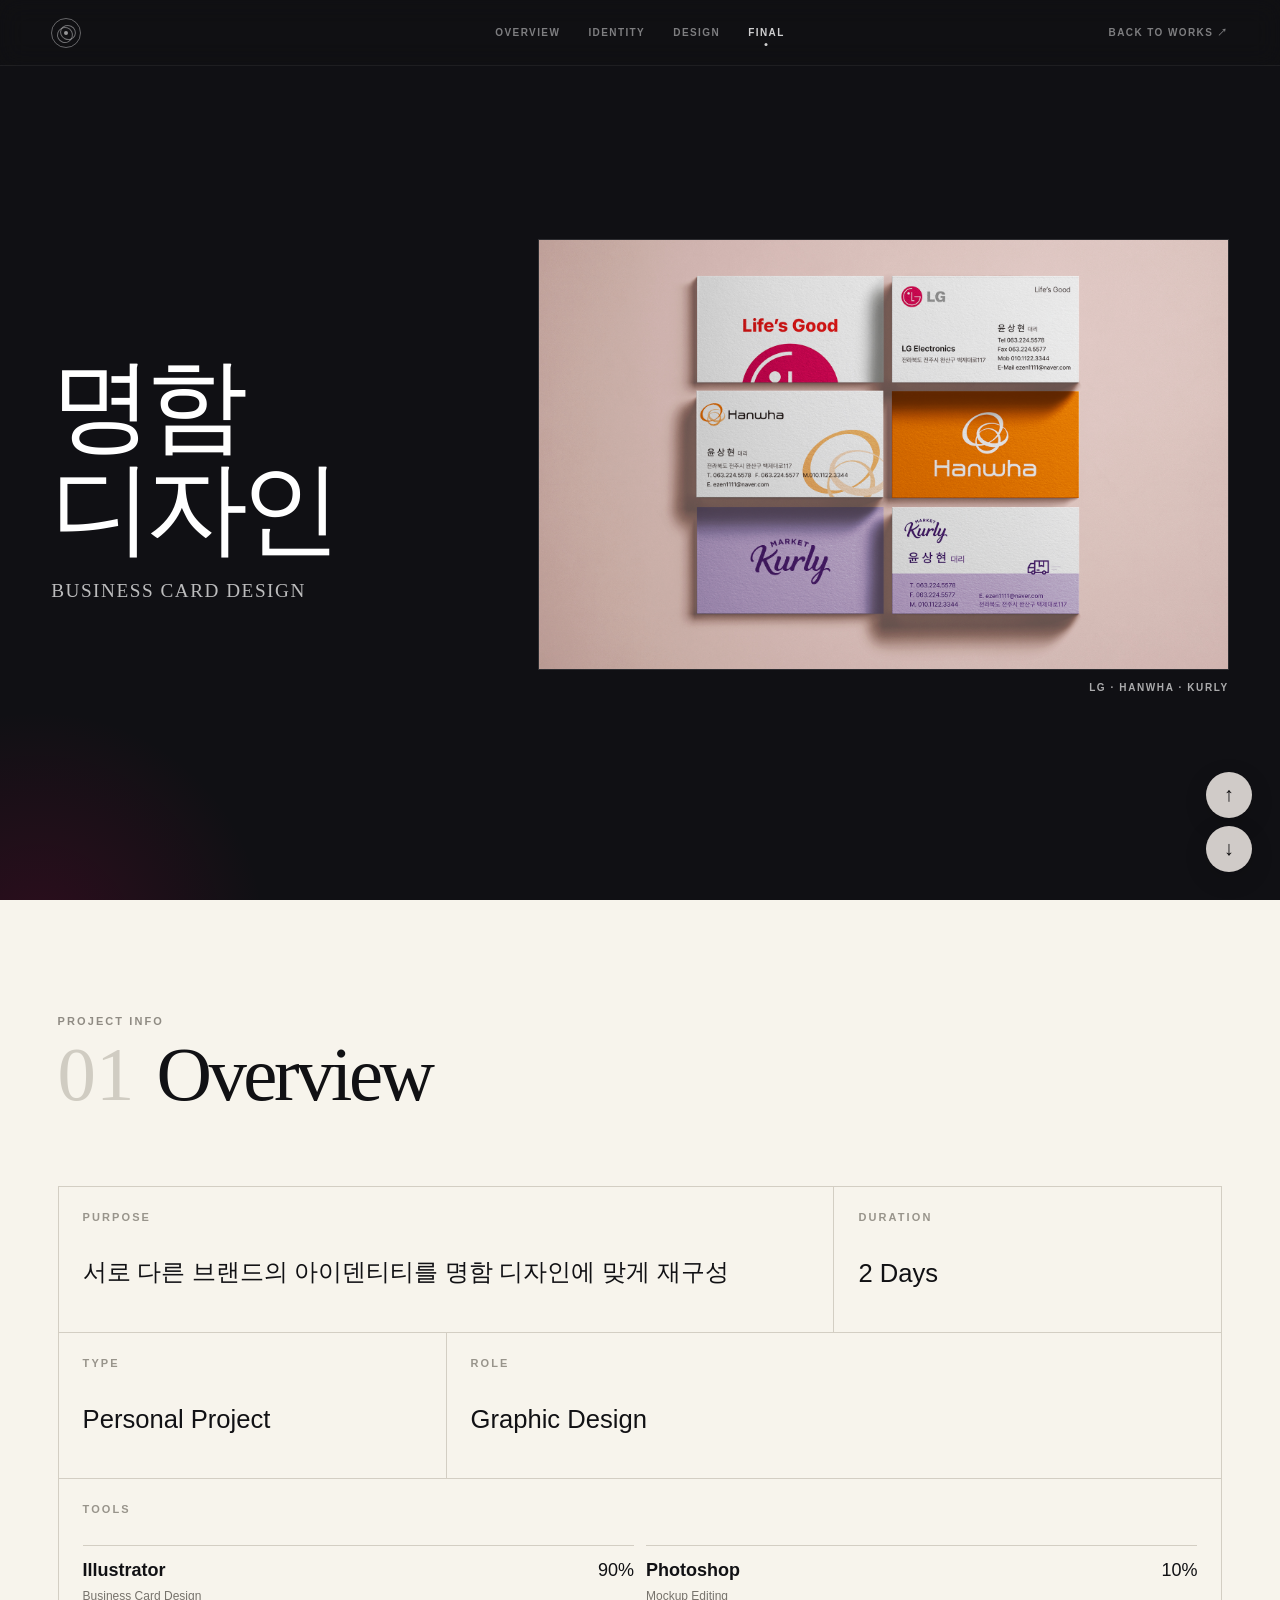
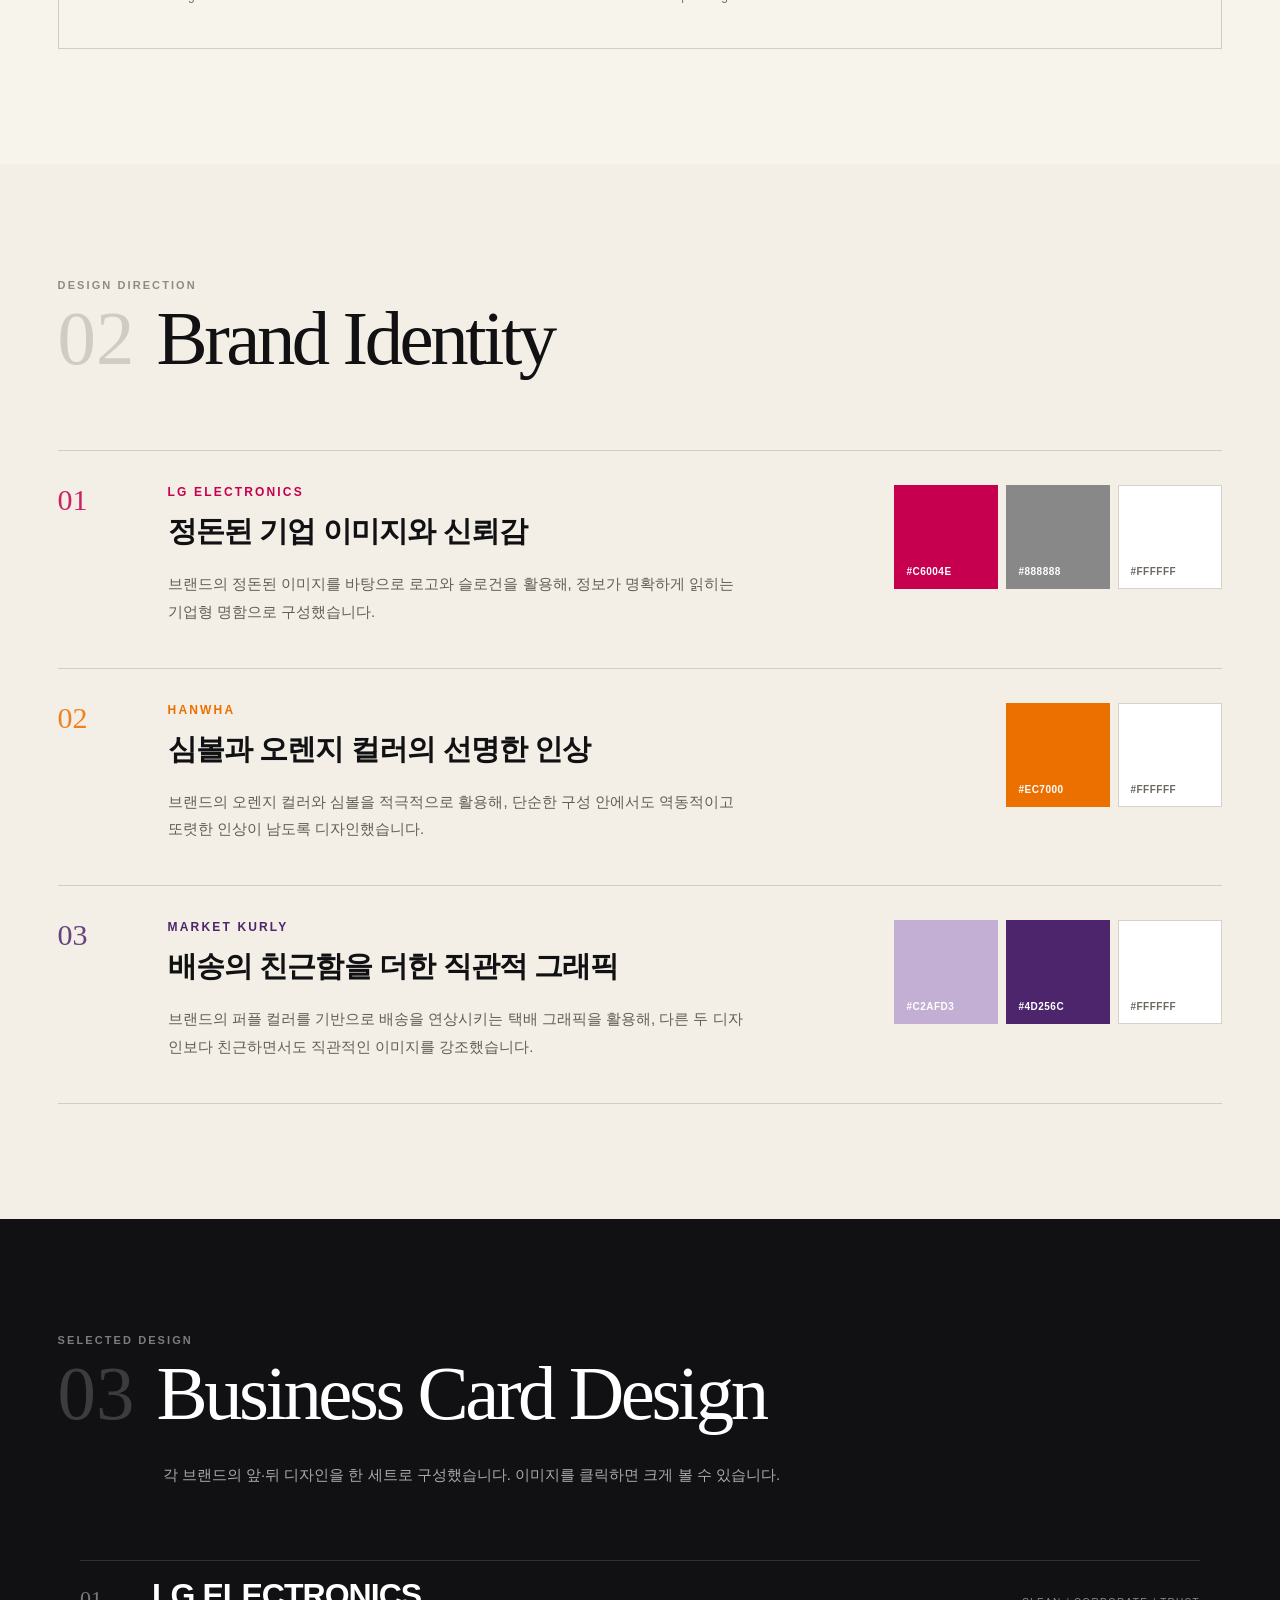
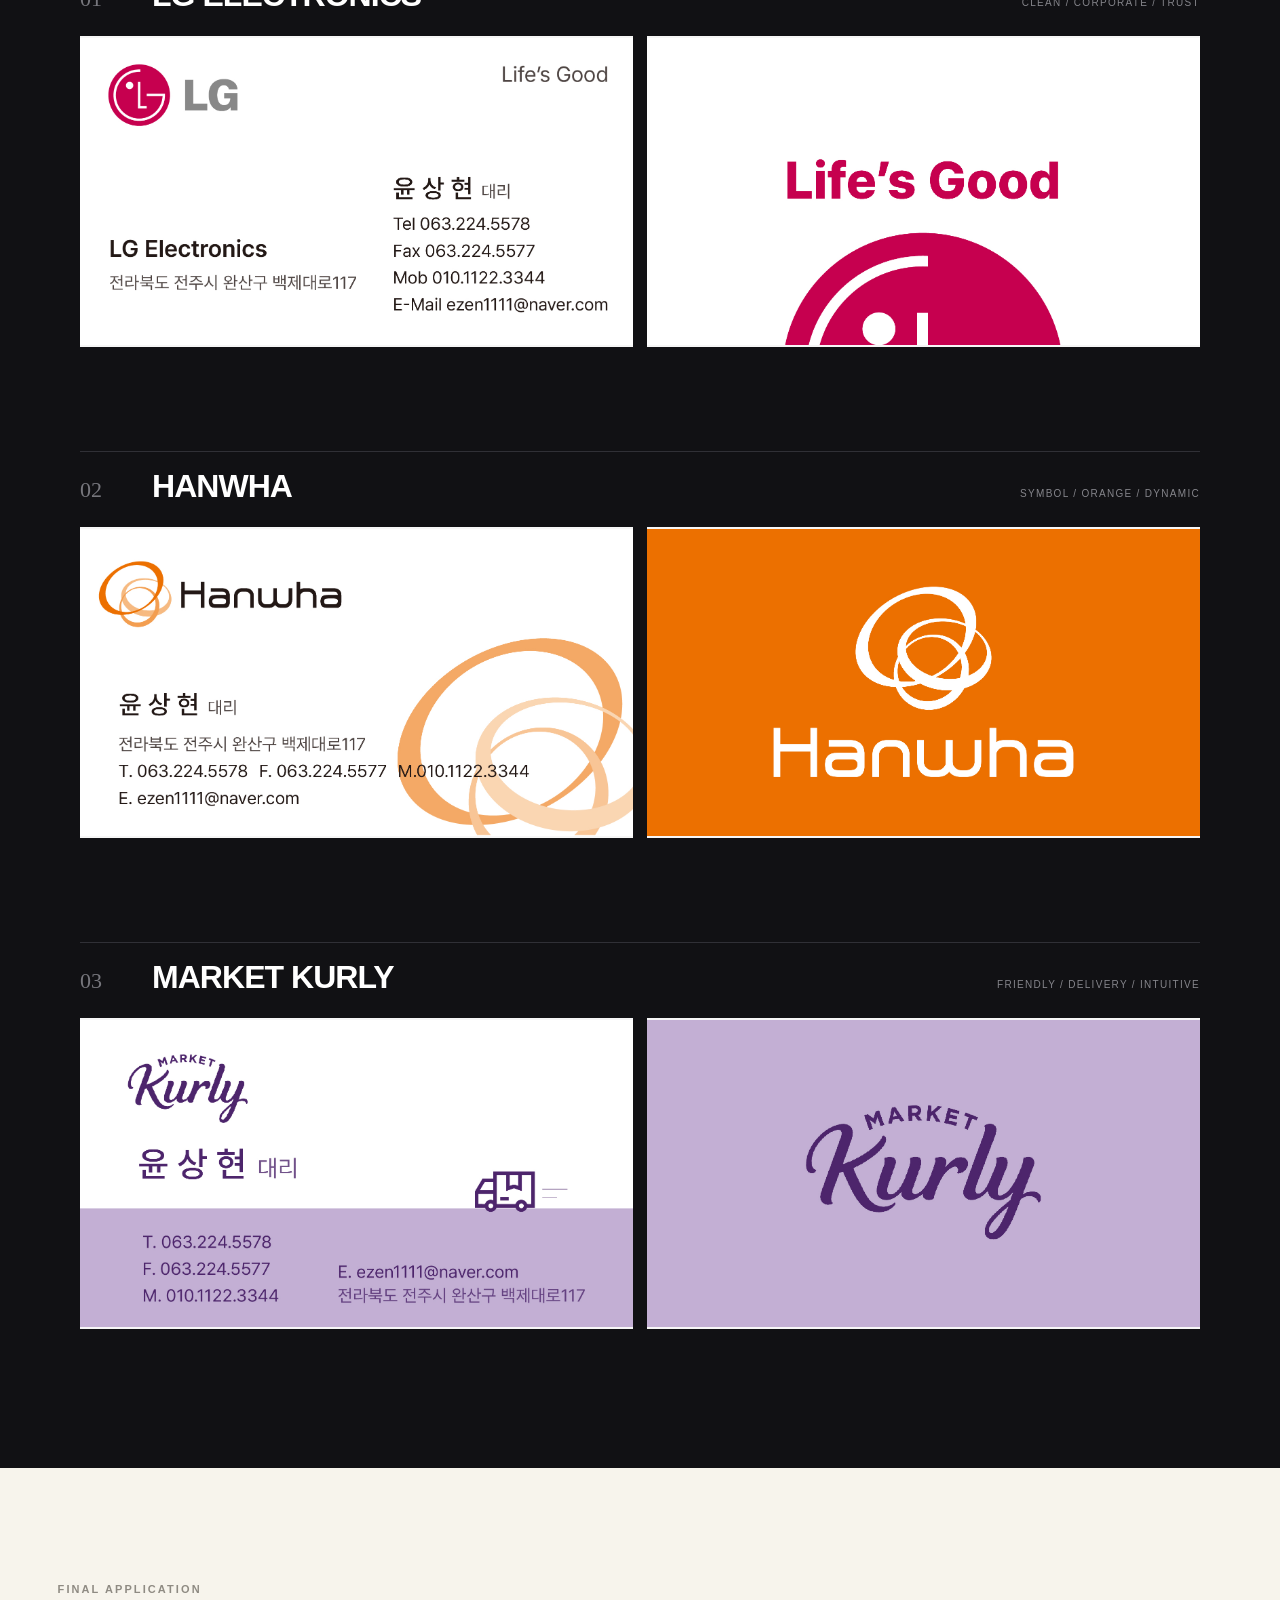
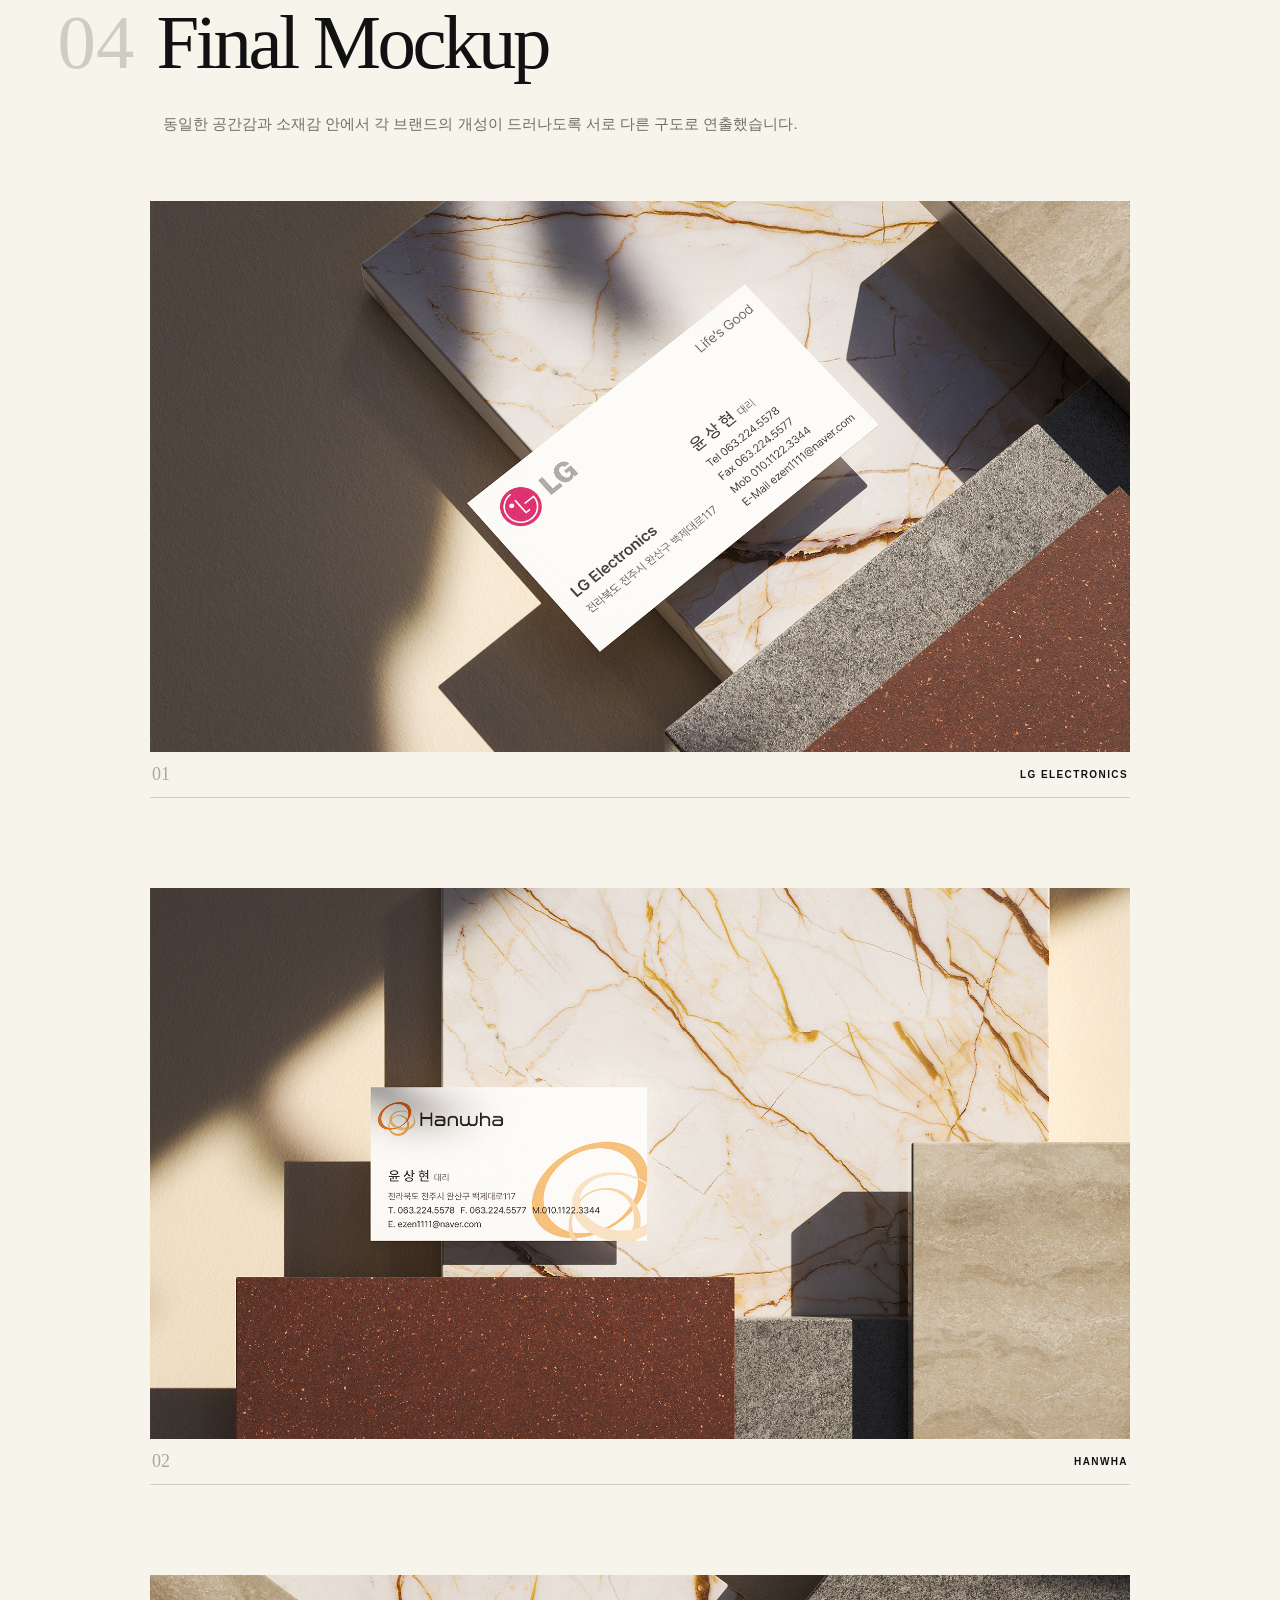
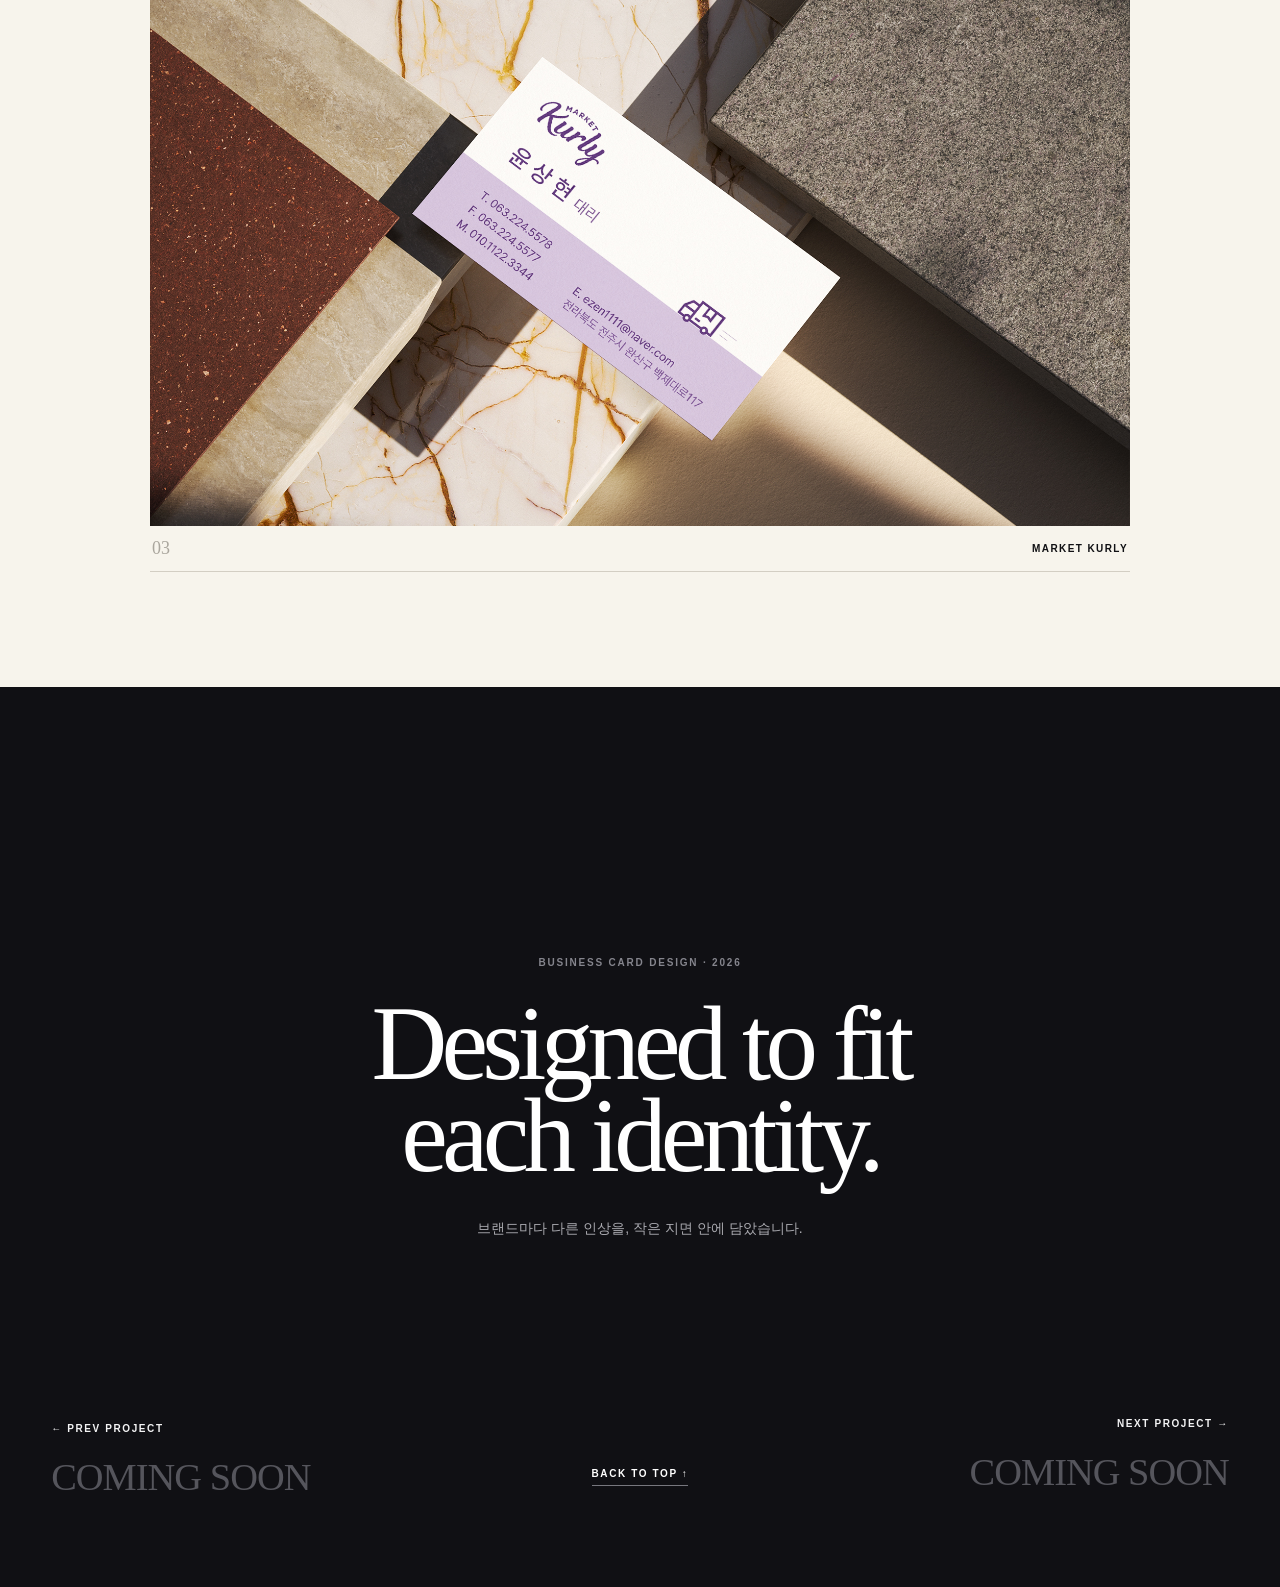
==== business-card/index.html @ feb0f601 "Add files via upload" ====
<!DOCTYPE html>
<html lang="ko">
<head>
  <meta charset="UTF-8" />
  <meta name="viewport" content="width=device-width, initial-scale=1.0" />
  <meta name="description" content="LG, Hanwha, Kurly의 브랜드 아이덴티티를 명함 디자인으로 재구성한 그래픽 디자인 프로젝트입니다." />
  <title>Business Card Design | Portfolio</title>
  <link rel="stylesheet" href="business-card.css" />
</head>
<body>
  <div id="top" aria-hidden="true"></div>

  <header class="hero" aria-labelledby="project-title">
    <nav class="project-nav" aria-label="프로젝트 메뉴">
      <a class="project-nav__mark" href="#top" aria-label="프로젝트 맨 위로 이동">
        <span></span>
      </a>
      <div class="project-nav__links">
        <a href="#overview">OVERVIEW</a>
        <a href="#identity">IDENTITY</a>
        <a href="#design">DESIGN</a>
        <a href="#mockup">FINAL</a>
      </div>
      <a
        class="project-nav__works"
        href="../../main/index.html"
        onclick="sessionStorage.setItem('portfolioTarget', 'works')"
        aria-label="포트폴리오 Works로 돌아가기"
      >
        BACK TO WORKS ↗
      </a>
    </nav>

    <div class="hero__copy reveal">
      <h1 id="project-title">명함<br />디자인</h1>
      <p class="hero__en">BUSINESS CARD DESIGN</p>
    </div>

    <figure class="hero__visual reveal reveal--delay">
      <img src="assets/cover-business-cards.jpg" alt="LG, Hanwha, Kurly 명함 3종의 앞면과 뒷면을 함께 배치한 목업" />
      <figcaption>
        <span></span>
        <span>LG · HANWHA · KURLY</span>
      </figcaption>
    </figure>
  </header>

  <main>
    <section class="section section--ivory" id="overview" aria-labelledby="overview-title">
      <div class="section__head reveal">
        <p class="section__kicker">PROJECT INFO</p>
        <div class="section__title-row">
          <span class="section__number">01</span>
          <h2 id="overview-title">Overview</h2>
        </div>
      </div>

      <div class="overview-grid reveal">
        <article class="overview-cell overview-cell--purpose">
          <p class="cell-label">PURPOSE</p>
          <p class="cell-value cell-value--ko">서로 다른 브랜드의 아이덴티티를 명함 디자인에 맞게 재구성</p>
        </article>
        <article class="overview-cell">
          <p class="cell-label">DURATION</p>
          <p class="cell-value">2 Days</p>
        </article>
        <article class="overview-cell">
          <p class="cell-label">TYPE</p>
          <p class="cell-value">Personal Project</p>
        </article>
        <article class="overview-cell overview-cell--role">
          <p class="cell-label">ROLE</p>
          <p class="cell-value">Graphic Design</p>
        </article>
        <article class="overview-cell overview-cell--tools">
          <p class="cell-label">TOOLS</p>
          <div class="tools">
            <div class="tool">
              <div class="tool__top"><strong>Illustrator</strong><span>90%</span></div>
              <p>Business Card Design</p>
            </div>
            <div class="tool">
              <div class="tool__top"><strong>Photoshop</strong><span>10%</span></div>
              <p>Mockup Editing</p>
            </div>
          </div>
        </article>
      </div>
    </section>

    <section class="section section--paper" id="identity" aria-labelledby="identity-title">
      <div class="section__head reveal">
        <p class="section__kicker">DESIGN DIRECTION</p>
        <div class="section__title-row">
          <span class="section__number">02</span>
          <h2 id="identity-title">Brand Identity</h2>
        </div>
      </div>

      <div class="identity-list">
        <article class="identity identity--lg reveal">
          <div class="identity__index">01</div>
          <div class="identity__body">
            <p class="identity__brand">LG ELECTRONICS</p>
            <h3>정돈된 기업 이미지와 신뢰감</h3>
            <p>브랜드의 정돈된 이미지를 바탕으로 로고와 슬로건을 활용해, 정보가 명확하게 읽히는 기업형 명함으로 구성했습니다.</p>
          </div>
          <div class="swatches" aria-label="LG 사용 색상">
            <span style="--swatch:#c6004e"><b>#C6004E</b></span>
            <span style="--swatch:#888888"><b>#888888</b></span>
            <span class="swatch-light" style="--swatch:#ffffff"><b>#FFFFFF</b></span>
          </div>
        </article>

        <article class="identity identity--hanwha reveal">
          <div class="identity__index">02</div>
          <div class="identity__body">
            <p class="identity__brand">HANWHA</p>
            <h3>심볼과 오렌지 컬러의 선명한 인상</h3>
            <p>브랜드의 오렌지 컬러와 심볼을 적극적으로 활용해, 단순한 구성 안에서도 역동적이고 또렷한 인상이 남도록 디자인했습니다.</p>
          </div>
          <div class="swatches" aria-label="Hanwha 사용 색상">
            <span style="--swatch:#ec7000"><b>#EC7000</b></span>
            <span class="swatch-light" style="--swatch:#ffffff"><b>#FFFFFF</b></span>
          </div>
        </article>

        <article class="identity identity--kurly reveal">
          <div class="identity__index">03</div>
          <div class="identity__body">
            <p class="identity__brand">MARKET KURLY</p>
            <h3>배송의 친근함을 더한 직관적 그래픽</h3>
            <p>브랜드의 퍼플 컬러를 기반으로 배송을 연상시키는 택배 그래픽을 활용해, 다른 두 디자인보다 친근하면서도 직관적인 이미지를 강조했습니다.</p>
          </div>
          <div class="swatches" aria-label="Market Kurly 사용 색상">
            <span style="--swatch:#c2afd3"><b>#C2AFD3</b></span>
            <span style="--swatch:#4d256c"><b>#4D256C</b></span>
            <span class="swatch-light" style="--swatch:#ffffff"><b>#FFFFFF</b></span>
          </div>
        </article>
      </div>
    </section>

    <section class="section section--design" id="design" aria-labelledby="design-title">
      <div class="section__head section__head--light reveal">
        <p class="section__kicker">SELECTED DESIGN</p>
        <div class="section__title-row">
          <span class="section__number">03</span>
          <h2 id="design-title">Business Card Design</h2>
        </div>
        <p class="section__intro">각 브랜드의 앞·뒤 디자인을 한 세트로 구성했습니다. 이미지를 클릭하면 크게 볼 수 있습니다.</p>
      </div>

      <div class="design-groups">
        <article class="design-group reveal">
          <div class="design-group__head">
            <span>01</span>
            <h3>LG ELECTRONICS</h3>
            <p>Clean / Corporate / Trust</p>
          </div>
          <div class="card-pair">
            <button class="card-shot" type="button" data-lightbox="assets/lg-front.jpg" data-caption="LG ELECTRONICS · FRONT">
              <img src="assets/lg-front.jpg" alt="LG 명함 앞면 디자인" />
              <span>FRONT ↗</span>
            </button>
            <button class="card-shot" type="button" data-lightbox="assets/lg-back.jpg" data-caption="LG ELECTRONICS · BACK">
              <img src="assets/lg-back.jpg" alt="LG 명함 뒷면 디자인" />
              <span>BACK ↗</span>
            </button>
          </div>
        </article>

        <article class="design-group reveal">
          <div class="design-group__head">
            <span>02</span>
            <h3>HANWHA</h3>
            <p>Symbol / Orange / Dynamic</p>
          </div>
          <div class="card-pair">
            <button class="card-shot" type="button" data-lightbox="assets/hanwha-front.jpg" data-caption="HANWHA · FRONT">
              <img src="assets/hanwha-front.jpg" alt="Hanwha 명함 앞면 디자인" />
              <span>FRONT ↗</span>
            </button>
            <button class="card-shot" type="button" data-lightbox="assets/hanwha-back.jpg" data-caption="HANWHA · BACK">
              <img src="assets/hanwha-back.jpg" alt="Hanwha 명함 뒷면 디자인" />
              <span>BACK ↗</span>
            </button>
          </div>
        </article>

        <article class="design-group reveal">
          <div class="design-group__head">
            <span>03</span>
            <h3>MARKET KURLY</h3>
            <p>Friendly / Delivery / Intuitive</p>
          </div>
          <div class="card-pair">
            <button class="card-shot" type="button" data-lightbox="assets/kurly-front.jpg" data-caption="MARKET KURLY · FRONT">
              <img src="assets/kurly-front.jpg" alt="Market Kurly 명함 앞면 디자인" />
              <span>FRONT ↗</span>
            </button>
            <button class="card-shot" type="button" data-lightbox="assets/kurly-back.jpg" data-caption="MARKET KURLY · BACK">
              <img src="assets/kurly-back.jpg" alt="Market Kurly 명함 뒷면 디자인" />
              <span>BACK ↗</span>
            </button>
          </div>
        </article>
      </div>
    </section>

    <section class="section section--mockup" id="mockup" aria-labelledby="mockup-title">
      <div class="section__head reveal">
        <p class="section__kicker">FINAL APPLICATION</p>
        <div class="section__title-row">
          <span class="section__number">04</span>
          <h2 id="mockup-title">Final Mockup</h2>
        </div>
        <p class="section__intro section__intro--dark">동일한 공간감과 소재감 안에서 각 브랜드의 개성이 드러나도록 서로 다른 구도로 연출했습니다.</p>
      </div>

      <div class="mockup-stack">
        <figure class="mockup-shot reveal">
          <img src="./assets/mockup-lg.jpg" alt="대리석과 스톤 소재 위에 놓인 LG 명함 목업" />
          <figcaption><span>01</span><strong>LG ELECTRONICS</strong></figcaption>
        </figure>

        <figure class="mockup-shot reveal">
          <img src="assets/mockup-hanwha.jpg" alt="대리석과 스톤 소재 사이에 놓인 Hanwha 명함 목업" />
          <figcaption><span>02</span><strong>HANWHA</strong></figcaption>
        </figure>

        <figure class="mockup-shot reveal">
          <img src="assets/mockup-kurly.jpg" alt="대리석과 스톤 소재 사이에 놓인 Market Kurly 명함 목업" />
          <figcaption><span>03</span><strong>MARKET KURLY</strong></figcaption>
        </figure>
      </div>
    </section>

    <footer class="closing" id="page-end" aria-labelledby="closing-title">
      <div class="closing__inner">
        <div class="closing__center reveal">
          <p class="closing__kicker">BUSINESS CARD DESIGN · 2026</p>
          <h2 id="closing-title">Designed to fit<br />each identity.</h2>
          <p class="closing__sub">브랜드마다 다른 인상을, 작은 지면 안에 담았습니다.</p>
        </div>

        <nav class="closing__projects" aria-label="다른 프로젝트로 이동">
          <div class="closing__project closing__project--prev" aria-disabled="true">
            <span>← PREV PROJECT</span>
            <strong>COMING SOON</strong>
          </div>

          <a class="closing__top" href="#top">
            BACK TO TOP ↑
          </a>

          <div class="closing__project closing__project--next" aria-disabled="true">
            <span>NEXT PROJECT →</span>
            <strong>COMING SOON</strong>
          </div>
        </nav>
      </div>
    </footer>
  </main>

  <div class="scroll-nav" id="scrollNav" aria-label="페이지 빠른 이동">
    <button
      class="scroll-nav-btn is-hidden"
      id="scrollUpBtn"
      type="button"
      aria-label="페이지 맨 위로 이동"
    >
      <span aria-hidden="true">↑</span>
    </button>

    <button
      class="scroll-nav-btn"
      id="scrollDownBtn"
      type="button"
      aria-label="페이지 마지막 내비게이션으로 이동"
    >
      <span aria-hidden="true">↓</span>
    </button>
  </div>

  <dialog class="lightbox" id="lightbox" aria-label="명함 이미지 확대 보기">
    <button class="lightbox__close" type="button" aria-label="확대 보기 닫기">×</button>
    <button class="lightbox__nav lightbox__nav--prev" type="button" aria-label="이전 이미지">←</button>
    <figure>
      <img id="lightbox-image" src="" alt="" />
      <figcaption id="lightbox-caption"></figcaption>
    </figure>
    <button class="lightbox__nav lightbox__nav--next" type="button" aria-label="다음 이미지">→</button>
  </dialog>

  <script src="business-card.js"></script>
</body>
</html>
---- business-card/business-card.css ----
:root {
  --ink: #111114;
  --soft-ink: #5f5d5a;
  --paper: #f7f4ec;
  --paper-2: #f0ece3;
  --line: #d3cec3;
  --dark: #111114;
  --white: #ffffff;
  --lg: #c6004e;
  --hanwha: #ec7000;
  --kurly: #4d256c;
  --max: 1360px;
  --media-max: 1120px;
  --mockup-max: 980px;
}

* { box-sizing: border-box; }
html { scroll-behavior: smooth; }
body {
  margin: 0;
  background: var(--paper);
  color: var(--ink);
  font-family: Pretendard, "Noto Sans KR", "Apple SD Gothic Neo", Arial, sans-serif;
  -webkit-font-smoothing: antialiased;
}
button, a { font: inherit; }
img { display: block; max-width: 100%; }
a { color: inherit; text-decoration: none; }

.hero {
  min-height: 100svh;
  position: relative;
  display: grid;
  grid-template-columns: minmax(330px, .76fr) minmax(560px, 1.24fr);
  gap: clamp(36px, 5vw, 86px);
  align-items: center;
  padding: 118px clamp(28px, 4vw, 76px) 86px;
  background: #101014;
  color: #fff;
  overflow: hidden;
}
.hero::before {
  content: "";
  position: absolute;
  width: 38vw;
  height: 38vw;
  left: -16vw;
  bottom: -22vw;
  border-radius: 50%;
  background: radial-gradient(circle, rgba(198,0,78,.16), transparent 66%);
  pointer-events: none;
}
.project-nav {
  position: fixed;
  z-index: 80;

  top: 0;
  left: 0;

  width: 100%;
  min-height: 66px;

  transform: none;
  opacity: .8;

  display: grid;
  grid-template-columns: 1fr auto 1fr;
  align-items: center;

  padding: 0 clamp(28px, 4vw, 76px);

  /* 둥근 박스 느낌 제거 */
  border: 0;
  border-bottom: 1px solid rgba(255,255,255,.08);
  border-radius: 0;

  background: rgba(16,16,20,.94);

  color: rgba(255,255,255,.58);
  font-size: 10px;
  font-weight: 800;
  letter-spacing: .14em;

  backdrop-filter: blur(12px);
  -webkit-backdrop-filter: blur(12px);

  transition:
    opacity .4s ease,
    background .3s ease,
    color .3s ease;
}

.project-nav.is-scrolled {
  background: rgba(16,16,20,.92);

  /* 기존 그림자 제거 */
  box-shadow: none;
}

/* 스크롤 중에는 위치는 그대로, 투명도만 낮춤 */
.project-nav.is-scrolling {
  transform: none;
  pointer-events: none;
}

.project-nav__mark {
  width: 30px;
  height: 30px;
  border: 1px solid rgba(255,255,255,.45);
  border-radius: 50%;
  position: relative;
  transition: .25s ease;
}
.project-nav__mark::before,
.project-nav__mark::after,
.project-nav__mark span {
  content: "";
  position: absolute;
  border-radius: 50%;
  border: 1px solid rgba(255,255,255,.5);
}
.project-nav__mark::before { inset: 6px 4px 7px 8px; transform: rotate(26deg); }
.project-nav__mark::after { inset: 8px 7px 4px 5px; transform: rotate(-28deg); }
.project-nav__mark span { width: 4px; height: 4px; border: 0; background: rgba(255,255,255,.7); left: 12px; top: 12px; }
.project-nav__mark:hover { border-color: #fff; transform: rotate(12deg); }
.project-nav__links { display: flex; align-items: center; gap: clamp(22px, 2.2vw, 38px); }
.project-nav__links a,
.project-nav__works { transition: color .2s ease; }
.project-nav__links a:hover,
.project-nav__works:hover { color: #fff; }
.project-nav__links a.is-active {
  color: #fff;
  position: relative;
}
.project-nav__links a.is-active::after {
  content: "";
  position: absolute;
  left: 50%;
  bottom: -8px;
  width: 3px;
  height: 3px;
  border-radius: 50%;
  background: #fff;
  transform: translateX(-50%);
}
.project-nav__works { justify-self: end; }

.eyebrow, .section__kicker, .cell-label {
  margin: 0;
  font-size: 11px;
  font-weight: 800;
  letter-spacing: .19em;
}
.hero__copy h1 {
  margin: 26px 0 20px;
  font-size: clamp(76px, 8vw, 130px);
  line-height: 1;
  letter-spacing: -.075em;
  font-weight: 300;
}
.hero__en {
  margin: 0;
  font: 500 clamp(16px, 1.5vw, 24px)/1.3 Georgia, "Times New Roman", serif;
  letter-spacing: .08em;
  opacity: .72;
}
.hero__visual {
  margin: 0 0 0 auto;
  width: min(100%, 980px);
}
.hero__visual img {
  width: 100%;
  aspect-ratio: 16 / 10;
  object-fit: cover;
  border: 1px solid rgba(255,255,255,.12);
}
.hero__visual figcaption {
  display: flex;
  justify-content: space-between;
  gap: 20px;
  padding-top: 12px;
  font-size: 10px;
  font-weight: 800;
  letter-spacing: .16em;
  color: rgba(255,255,255,.65);
}
.hero__scroll {
  position: absolute;
  right: clamp(28px, 4vw, 76px);
  bottom: 30px;
  font-size: 10px;
  letter-spacing: .17em;
  color: rgba(255,255,255,.68);
}

.section { padding: clamp(84px, 9vw, 156px) clamp(28px, 4.5vw, 86px); }
.section--ivory, .section--paper, .section--mockup { background: var(--paper); }
.section--paper { background: #f3efe6; }
.section--design { background: var(--dark); color: #fff; }
.section__head, .overview-grid, .identity-list {
  width: min(var(--max), 100%);
  margin-inline: auto;
}
.design-groups {
  width: min(var(--media-max), 100%);
  margin-inline: auto;
}
.mockup-stack {
  width: min(var(--mockup-max), 100%);
  margin-inline: auto;
}
.section__kicker { color: #8f8b83; }
.section__title-row { display: flex; align-items: baseline; gap: 22px; margin-top: 10px; }
.section__number {
  color: #d0ccc2;
  font: 400 clamp(54px, 6vw, 92px)/1 Georgia, "Times New Roman", serif;
}
.section__title-row h2 {
  margin: 0;
  font: 400 clamp(48px, 6vw, 94px)/.95 Georgia, "Times New Roman", serif;
  letter-spacing: -.045em;
}
.section__head--light .section__kicker { color: #7d7c82; }
.section__head--light .section__number { color: #3b3b40; }
.section__intro {
  max-width: 700px;
  margin: 28px 0 0 105px;
  color: #aaa9ae;
  font-size: 15px;
  line-height: 1.8;
}
.section__intro--dark { color: #716e68; }

.overview-grid {
  margin-top: 72px;
  display: grid;
  grid-template-columns: 1fr 1fr 1fr;
  border-top: 1px solid var(--line);
  border-left: 1px solid var(--line);
}
.overview-cell {
  min-height: 146px;
  padding: 24px 24px 28px;
  border-right: 1px solid var(--line);
  border-bottom: 1px solid var(--line);
}
.overview-cell--purpose { grid-column: span 2; }
.overview-cell--role { grid-column: span 2; }
.overview-cell--tools { grid-column: 1 / -1; min-height: 170px; }
.cell-label { color: #98948b; }
.cell-value { margin: 32px 0 0; font-size: clamp(20px, 2vw, 28px); line-height: 1.45; }
.cell-value--ko { font-size: clamp(20px, 1.85vw, 27px); }
.tools { display: grid; grid-template-columns: repeat(2, 1fr); gap: 12px; margin-top: 30px; }
.tool { border-top: 1px solid var(--line); padding-top: 14px; }
.tool__top { display:flex; justify-content:space-between; gap:20px; font-size:18px; }
.tool p { margin: 8px 0 0; color: #77736c; font-size: 12px; }

.identity-list { margin-top: 72px; }
.identity {
  position: relative;
  display: grid;
  grid-template-columns: 80px minmax(0, 1fr) minmax(320px, .78fr);
  gap: 30px;
  align-items: start;
  padding: 34px 0 42px;
  border-top: 1px solid var(--line);
}
.identity:last-child { border-bottom: 1px solid var(--line); }
.identity::before {
  content:"";
  position:absolute;
  left:0;
  top:-1px;
  width:0;
  height:2px;
  background: currentColor;
  transition: width .5s ease;
}
.identity:hover::before { width:100%; }
.identity--lg { color: var(--lg); }
.identity--hanwha { color: var(--hanwha); }
.identity--kurly { color: var(--kurly); }
.identity__index { font: 400 30px/1 Georgia, serif; opacity: .85; }
.identity__brand { margin:0 0 13px; font-size:12px; font-weight:800; letter-spacing:.18em; }
.identity__body h3 { margin:0; color:var(--ink); font-size:clamp(24px,2.3vw,36px); letter-spacing:-.03em; }
.identity__body > p:last-child { max-width:680px; margin:18px 0 0; color:#615e58; line-height:1.85; font-size:15px; }
.swatches { display:flex; justify-content:flex-end; gap:8px; flex-wrap:wrap; }
.swatches span {
  width: 104px;
  height: 104px;
  padding: 11px;
  display:flex;
  align-items:flex-end;
  background: var(--swatch);
  color:#fff;
  border:1px solid transparent;
}
.swatches b { font-size:10px; letter-spacing:.05em; }
.swatches .swatch-light { color:#6d6962; border-color:#d7d2c7; }

.design-groups { margin-top: 72px; }
.design-group { padding: 0 0 104px; }
.design-group:last-child { padding-bottom: 24px; }
.design-group__head {
  display:grid;
  grid-template-columns:54px 1fr auto;
  gap:18px;
  align-items:baseline;
  margin-bottom:22px;
  border-top:1px solid #303036;
  padding-top:16px;
}
.design-group__head > span { color:#77777d; font:400 22px/1 Georgia,serif; }
.design-group__head h3 { margin:0; font-size:clamp(24px,2.5vw,40px); letter-spacing:-.03em; }
.design-group__head p { margin:0; color:#85858b; font-size:10px; letter-spacing:.13em; text-transform:uppercase; }
.card-pair { display:grid; grid-template-columns:1fr 1fr; gap:14px; }
.card-shot {
  position:relative;
  border:0;
  padding:0;
  background:#19191d;
  color:#fff;
  overflow:hidden;
  cursor:zoom-in;
  text-align:left;
}
.card-shot img {
  width:100%;
  aspect-ratio: 16 / 9;
  object-fit:contain;
  background:#f6f6f6;
  transition: transform .55s cubic-bezier(.2,.7,.2,1), filter .55s ease;
}
.card-shot span {
  position:absolute;
  left:14px;
  bottom:14px;
  padding:8px 10px;
  background:#111114;
  color:#fff;
  font-size:9px;
  font-weight:800;
  letter-spacing:.14em;
  opacity:0;
  transform:translateY(5px);
  transition:.25s ease;
}
.card-shot:hover img { transform:scale(1.018); filter:brightness(.94); }
.card-shot:hover span, .card-shot:focus-visible span { opacity:1; transform:none; }

.mockup-stack { margin-top: 64px; display:grid; gap: clamp(60px, 7vw, 100px); }
.mockup-shot { margin:0; }
.mockup-shot img { width:100%; aspect-ratio: 16/9; object-fit:cover; }
.mockup-shot figcaption {
  display:flex;
  justify-content:space-between;
  align-items:center;
  gap:20px;
  border-bottom:1px solid var(--line);
  padding:13px 2px 14px;
}
.mockup-shot figcaption span { font:400 18px/1 Georgia,serif; color:#aaa69d; }
.mockup-shot figcaption strong { font-size:10px; letter-spacing:.14em; }

.closing {
  min-height: 100svh;
  background: #101014;
  color: #fff;
  display: flex;
  align-items: stretch;
}
.closing__inner {
  width: 100%;
  min-height: 100svh;
  padding: clamp(92px, 9vw, 150px) clamp(28px, 4vw, 76px) 46px;
  display: grid;
  grid-template-rows: 1fr auto;
  gap: 72px;
}
.closing__center {
  align-self: center;
  justify-self: center;
  width: min(980px, 100%);
  text-align: center;
}
.closing__kicker {
  margin: 0 0 30px;
  color: #85858d;
  font-size: 10px;
  font-weight: 800;
  letter-spacing: .18em;
}
.closing h2 {
  margin: 0;
  font: 400 clamp(66px, 8.2vw, 132px)/.88 Georgia, "Times New Roman", serif;
  letter-spacing: -.055em;
}
.closing__sub {
  margin: 34px auto 0;
  color: #aaaab0;
  font-size: 14px;
  line-height: 1.8;
}
.closing__top {
  justify-self: center;

  display: inline-block;
  margin-top: 0;

  padding-bottom: 6px;
  border-bottom: 1px solid #77777e;

  font-size: 10px;
  font-weight: 800;
  letter-spacing: .16em;

  transition: color .2s ease, border-color .2s ease;
}
.closing__top:hover { color: #d8d8da; border-color: #fff; }
.closing__projects {
  display: grid;
  grid-template-columns: 1fr auto 1fr;
  gap: 36px;
  align-items: start;
  width: 100%;
}
.closing__project { min-width: 0; }

.closing__project--prev {
  justify-self: start;
  transform: translateY(-45px);
}

.closing__project--next {
  justify-self: end;
  text-align: right;
  transform: translateY(-50px);
}

.closing__project span {
  display: block;
  color: #f3f3f4;
  font-size: 10px;
  font-weight: 800;
  letter-spacing: .16em;
}
.closing__project strong {
  display: block;
  margin-top: 24px;
  color: #55555c;
  font: 400 clamp(30px, 3vw, 50px)/1 Georgia, "Times New Roman", serif;
  letter-spacing: -.025em;
}

.scroll-controls {
  position:fixed;
  right:18px;
  bottom:18px;
  z-index:40;
  display:flex;
  flex-direction:column;
  gap:5px;
}
.scroll-controls button {
  width:38px;
  height:38px;
  border:0;
  border-radius: 50%;
  background: #fff;
  color:#7f7b74;
  cursor:pointer;
  font-size:18px;
  opacity:1;
  visibility:visible;
  transform:translateY(0);
  transition:background .2s ease, color .2s ease, transform .2s ease, opacity .2s ease, visibility .2s ease;
}
.scroll-controls button:hover,
.scroll-controls button:focus-visible {
  background:#111114;
  color:#fff;
  transform:translateY(-1px);
  outline:none;
}
.scroll-controls button.is-hidden {
  opacity:0;
  visibility:hidden;
  pointer-events:none;
  transform:translateY(6px);
}

.lightbox {
  width:100vw;
  height:100dvh;
  max-width:none;
  max-height:none;
  margin:0;
  padding:clamp(24px,4vw,64px);
  border:0;
  background:rgba(12,12,15,.96);
  color:#fff;
  overflow:hidden;
}
.lightbox::backdrop { background:rgba(0,0,0,.82); }
.lightbox[open] { display:grid; place-items:center; }
.lightbox figure { margin:0; width:min(1120px,82vw); }
.lightbox figure img { width:100%; max-height:80vh; object-fit:contain; background:#fff; }
.lightbox figcaption { padding-top:14px; font-size:10px; letter-spacing:.16em; color:#9d9da3; }
.lightbox__close,
.lightbox__nav {
  position:absolute;
  border:0;
  background:transparent;
  color:#fff;
  cursor:pointer;
  z-index:2;
}
.lightbox__close { right:26px; top:18px; font-size:38px; font-weight:200; }
.lightbox__nav { top:50%; transform:translateY(-50%); font-size:30px; padding:20px; }
.lightbox__nav--prev { left:16px; }
.lightbox__nav--next { right:16px; }

.reveal {
  opacity:0;
  transform:translateY(22px);
  transition:opacity .75s ease, transform .75s cubic-bezier(.2,.7,.2,1);
}
.reveal--delay { transition-delay:.12s; }
.reveal.is-visible { opacity:1; transform:none; }

::selection {
  background: #ffe3dc;
  color: #111114;
}

::-moz-selection {
  background: #ffe3dc;
  color: #111114;
}

@media (max-width: 980px) {
  .project-nav {
    width: 100%;
    grid-template-columns: auto 1fr auto;
    gap: 16px;
  }
  .project-nav__links { gap: 16px; }
  .project-nav__works { justify-self:end; }
  .hero { grid-template-columns:1fr; min-height:auto; padding-top:110px; }
  .hero__copy h1 { font-size:clamp(74px,17vw,130px); }
  .hero__visual { width:min(820px,100%); margin-left:auto; }
  .hero__scroll { display:none; }
  .overview-grid { grid-template-columns:1fr 1fr; }
  .overview-cell--purpose, .overview-cell--role { grid-column:1/-1; }
  .identity { grid-template-columns:54px 1fr; }
  .swatches { grid-column:2; justify-content:flex-start; margin-top:10px; }
  .design-group__head { grid-template-columns:45px 1fr; }
  .design-group__head p { grid-column:2; }
  .section__intro { margin-left:0; }
  .closing__inner { padding-inline: 32px; }
}

@media (max-width: 680px) {
  .section { padding-inline:18px; }
  .project-nav {
    width: 100%;
    top: 0;
    min-height: 54px;
    padding: 0 12px;
    gap: 9px;
  }

  .project-nav__links {
    overflow-x: auto;
    gap: 13px;
    scrollbar-width: none;
  }
  .project-nav__links::-webkit-scrollbar { display: none; }
  .project-nav__links a { white-space: nowrap; font-size: 8px; }
  .project-nav__works { font-size: 8px; white-space: nowrap; }
  .project-nav__mark { width: 27px; height: 27px; }
  .hero { padding-inline:18px; gap:42px; }
  .hero__copy h1 { margin-top:18px; }
  .hero__visual img { aspect-ratio: 4 / 5; object-position:center; }
  .hero__visual figcaption { flex-direction:column; gap:4px; }
  .section__title-row { gap:12px; }
  .section__number { font-size:46px; }
  .section__title-row h2 { font-size:46px; }
  .overview-grid { grid-template-columns:1fr; margin-top:48px; }
  .overview-cell--purpose, .overview-cell--role, .overview-cell--tools { grid-column:auto; }
  .tools { grid-template-columns:1fr; }
  .identity { grid-template-columns:1fr; gap:16px; }
  .identity__index { font-size:22px; }
  .swatches { grid-column:auto; }
  .swatches span { width:86px; height:86px; }
  .card-pair { grid-template-columns:1fr; }
  .design-group { padding-bottom:78px; }
  .design-group__head { grid-template-columns:36px 1fr; }
  .design-group__head p { grid-column:2; }
  .mockup-shot img { aspect-ratio:4/5; object-fit:cover; }
  .closing__inner { padding: 90px 18px 30px; gap: 56px; }
  .closing h2 { font-size: clamp(54px, 17vw, 84px); }
  .closing__sub { font-size: 13px; }
  .closing__projects {
    display: grid;
    grid-template-columns: 1fr auto 1fr;
    gap: 36px;
    align-items: start;
  }
  .closing__project--next { text-align: left; }
  .scroll-controls { right:8px; bottom:8px; }
  .lightbox { padding:18px; }
  .lightbox figure { width:92vw; }
  .lightbox__nav { top:auto; bottom:22px; }
}

@media (max-width: 680px) {
  .closing__projects {
    grid-template-columns: 1fr;
    gap: 28px;
  }

  .closing__top {
    justify-self: start;
  }

  .closing__project--next {
    text-align: left;
  }
}

@media (prefers-reduced-motion: reduce) {
  html { scroll-behavior:auto; }
  *, *::before, *::after { transition:none !important; animation:none !important; }
  .reveal { opacity:1; transform:none; }
}



/* --------------------------------------------------
   DETAIL PAGE QUICK NAVIGATION
   ↑ = TOP / ↓ = FOOTER
-------------------------------------------------- */

.scroll-nav {
  position: fixed;
  right: clamp(18px, 2.2vw, 34px);
  bottom: clamp(18px, 2.2vw, 34px);
  z-index: 80;

  display: grid;
  grid-template-rows: repeat(2, 46px);
  gap: 8px;
}

.scroll-nav-btn {
  width: 46px;
  height: 46px;
  padding: 0;

  border: 0;
  border-radius: 50%;

  display: grid;
  place-items: center;

  background: rgba(246, 240, 235, .84);
  color: #111012;

  box-shadow: 0 7px 24px rgba(0, 0, 0, .14);

  backdrop-filter: blur(10px);
  -webkit-backdrop-filter: blur(10px);

  cursor: pointer;

  opacity: 1;
  visibility: visible;

  transition:
    opacity .22s ease,
    visibility .22s ease,
    background .22s ease,
    color .22s ease,
    transform .22s ease,
    box-shadow .22s ease;
}

.scroll-nav-btn span {
  display: block;
  font-size: 20px;
  line-height: 1;

  transform: translateY(-1px);
  transition: transform .22s ease;
}


/* hover = 색 반전 */

.scroll-nav-btn:hover,
.scroll-nav-btn:focus-visible {
  background: #111012;
  color: #fff;

  box-shadow: 0 10px 30px rgba(0, 0, 0, .22);

  outline: none;
}


/* 화살표 살짝 움직임 */

#scrollUpBtn:hover span,
#scrollUpBtn:focus-visible span {
  transform: translateY(-4px);
}

#scrollDownBtn:hover span,
#scrollDownBtn:focus-visible span {
  transform: translateY(2px);
}


/* 버튼 자리는 그대로 두고 필요한 버튼만 숨김 */

.scroll-nav-btn.is-hidden {
  opacity: 0;
  visibility: hidden;
  pointer-events: none;

  transform: scale(.92);
}


/* 모바일 */

@media (max-width: 760px) {

  .scroll-nav {
    right: 18px;
    bottom: 18px;

    grid-template-rows: repeat(2, 42px);
    gap: 7px;
  }

  .scroll-nav-btn {
    width: 42px;
    height: 42px;
  }

  .scroll-nav-btn span {
    font-size: 18px;
  }
}
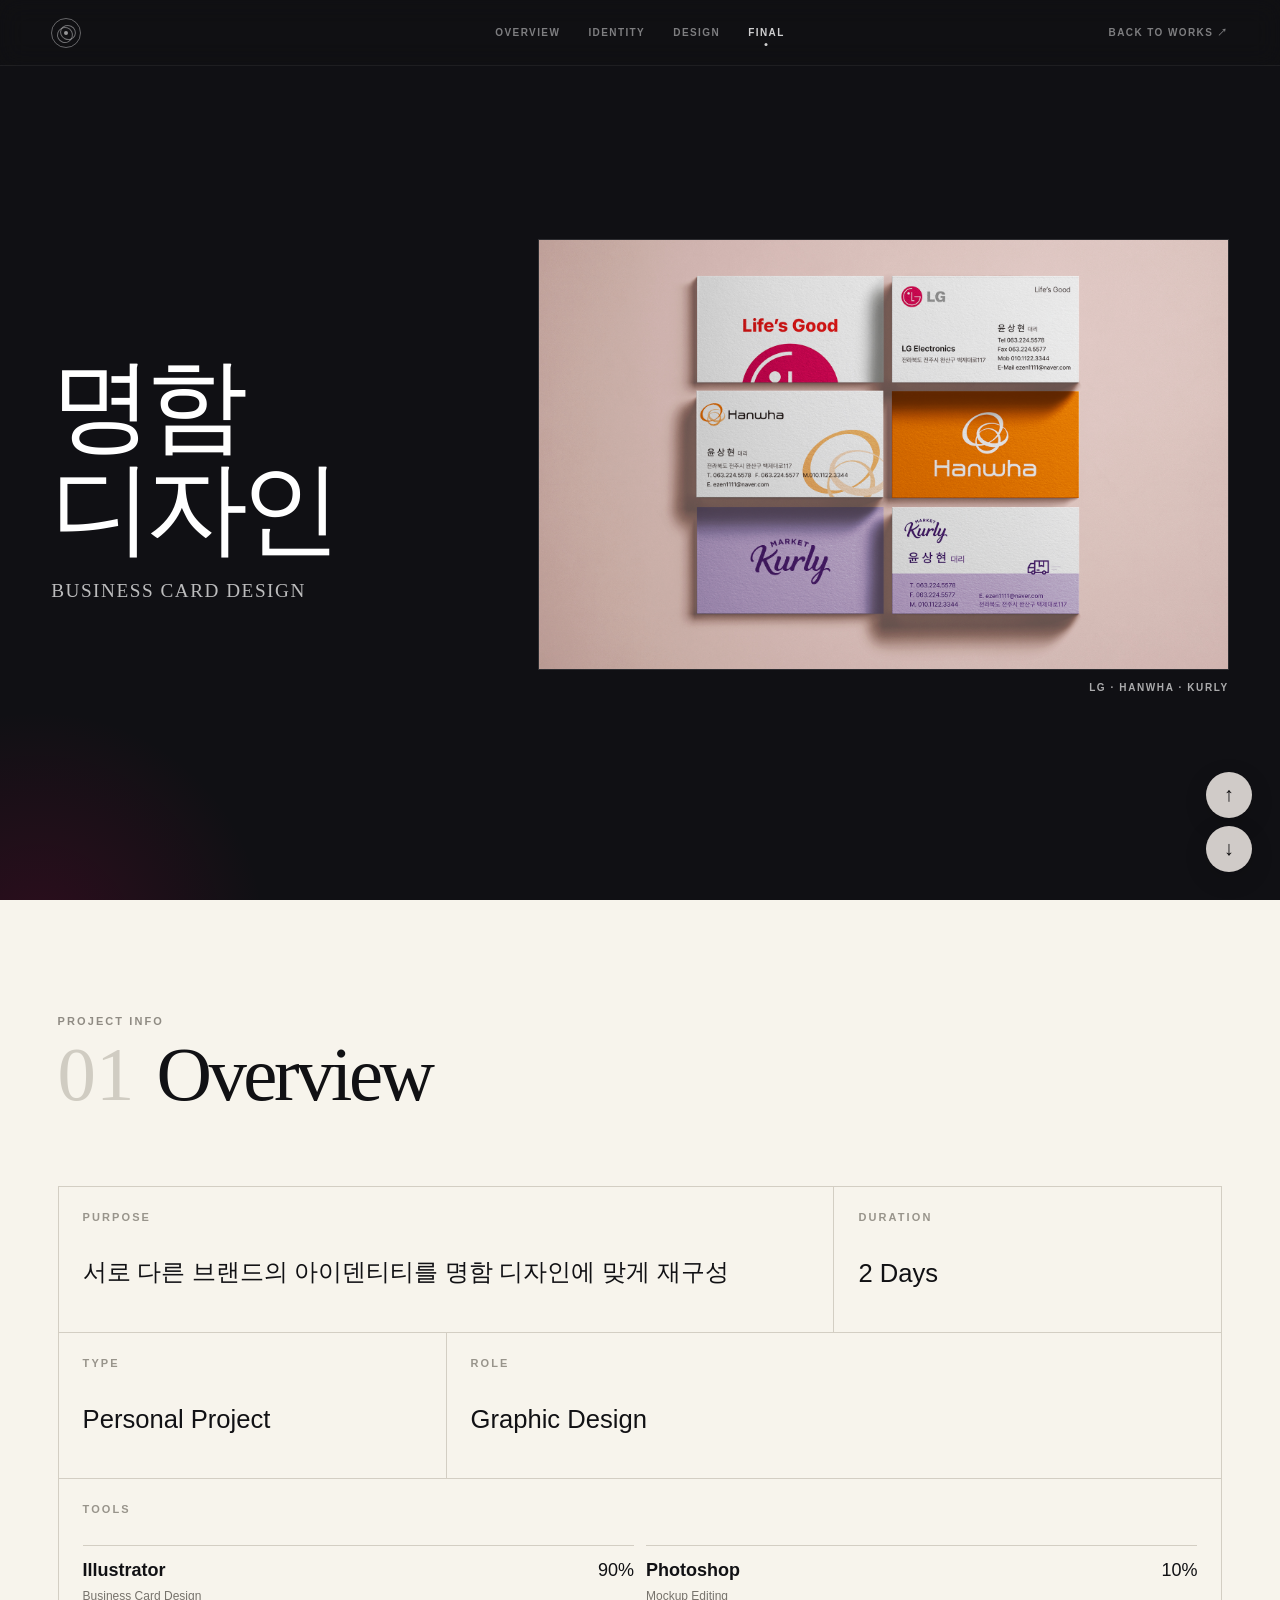
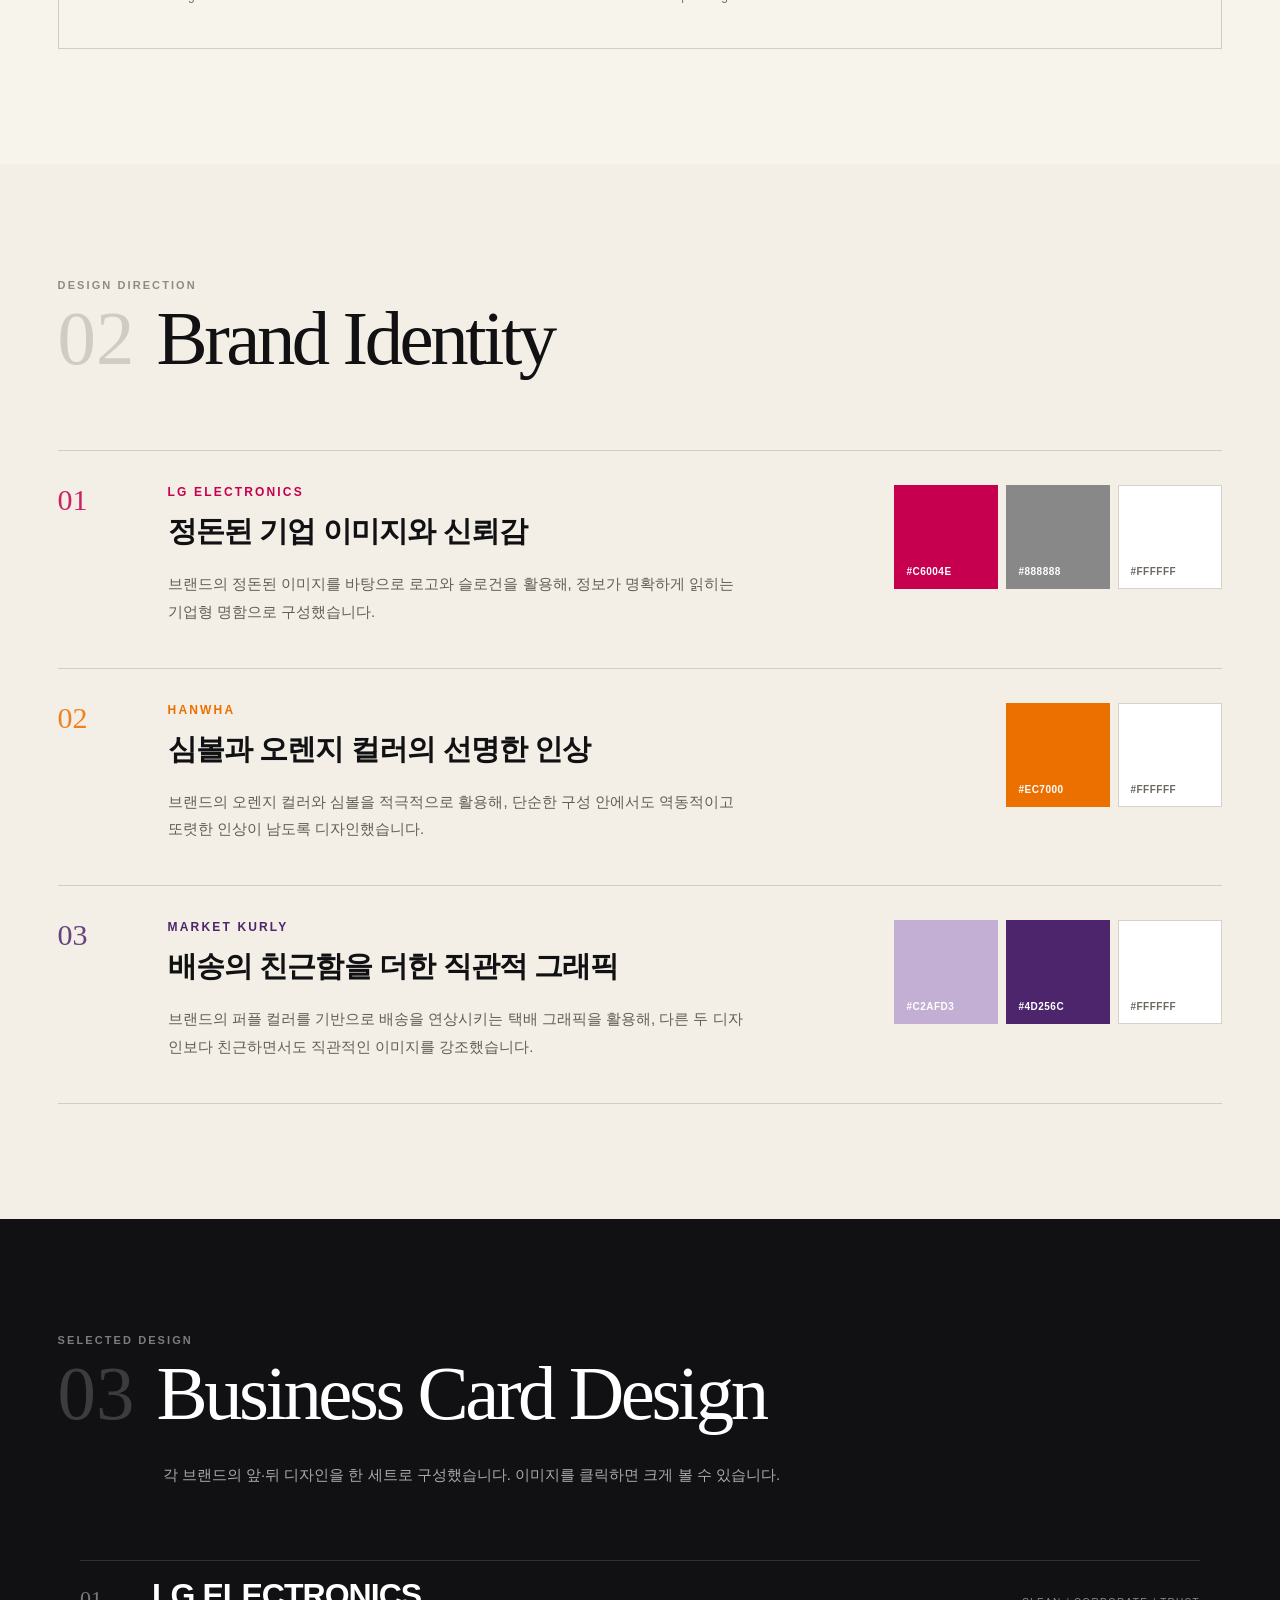
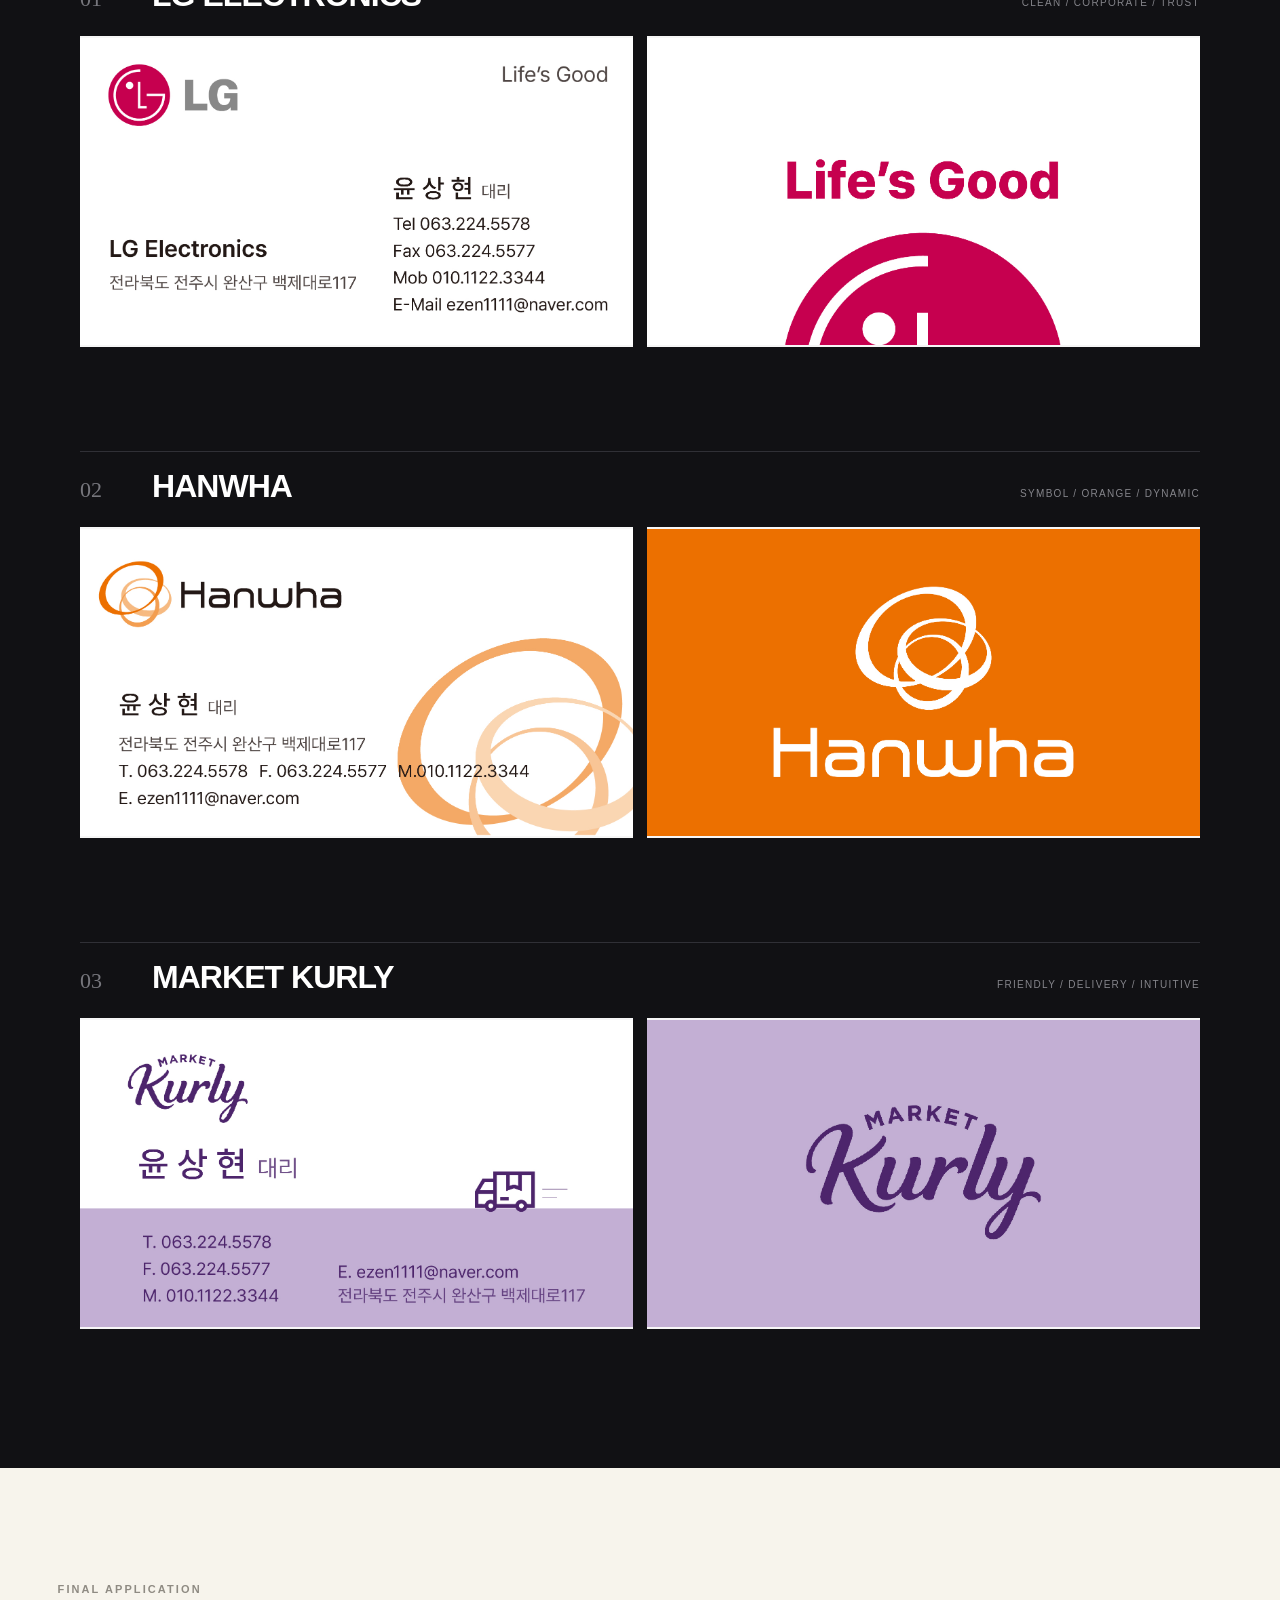
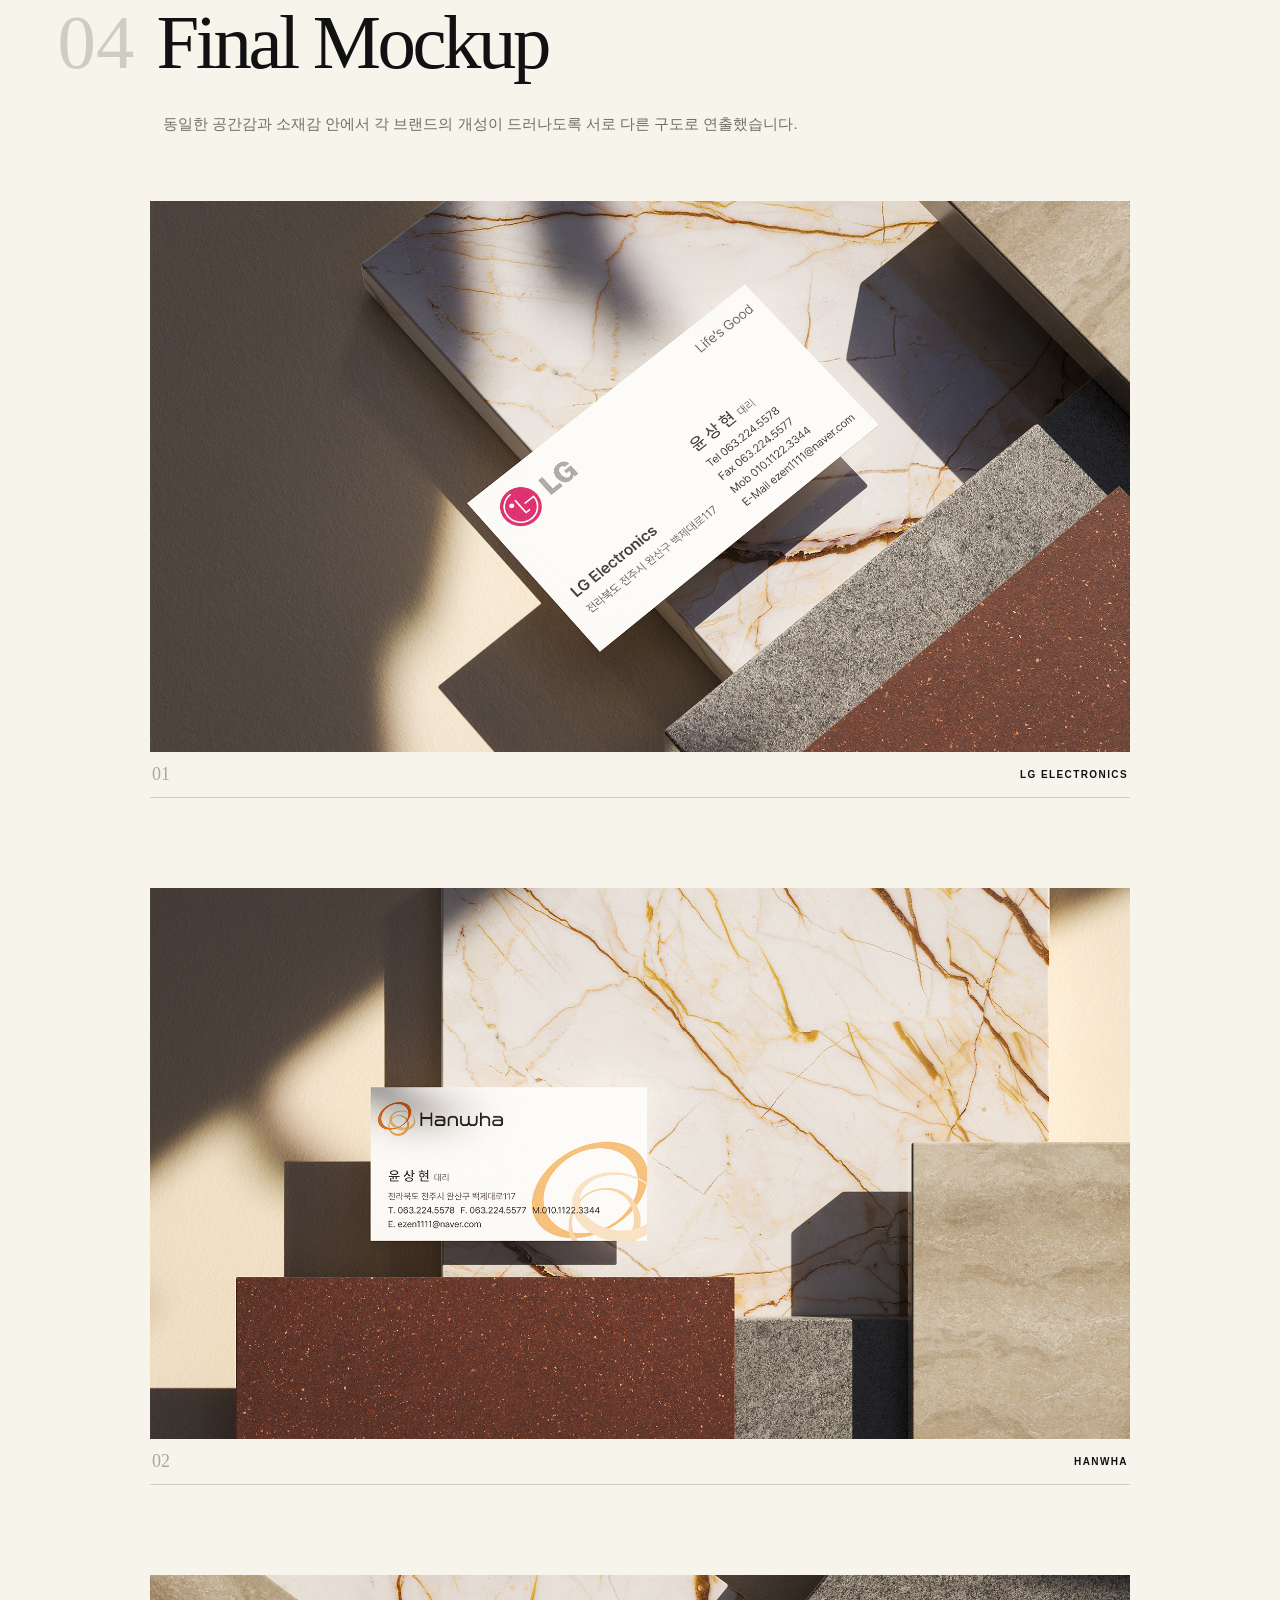
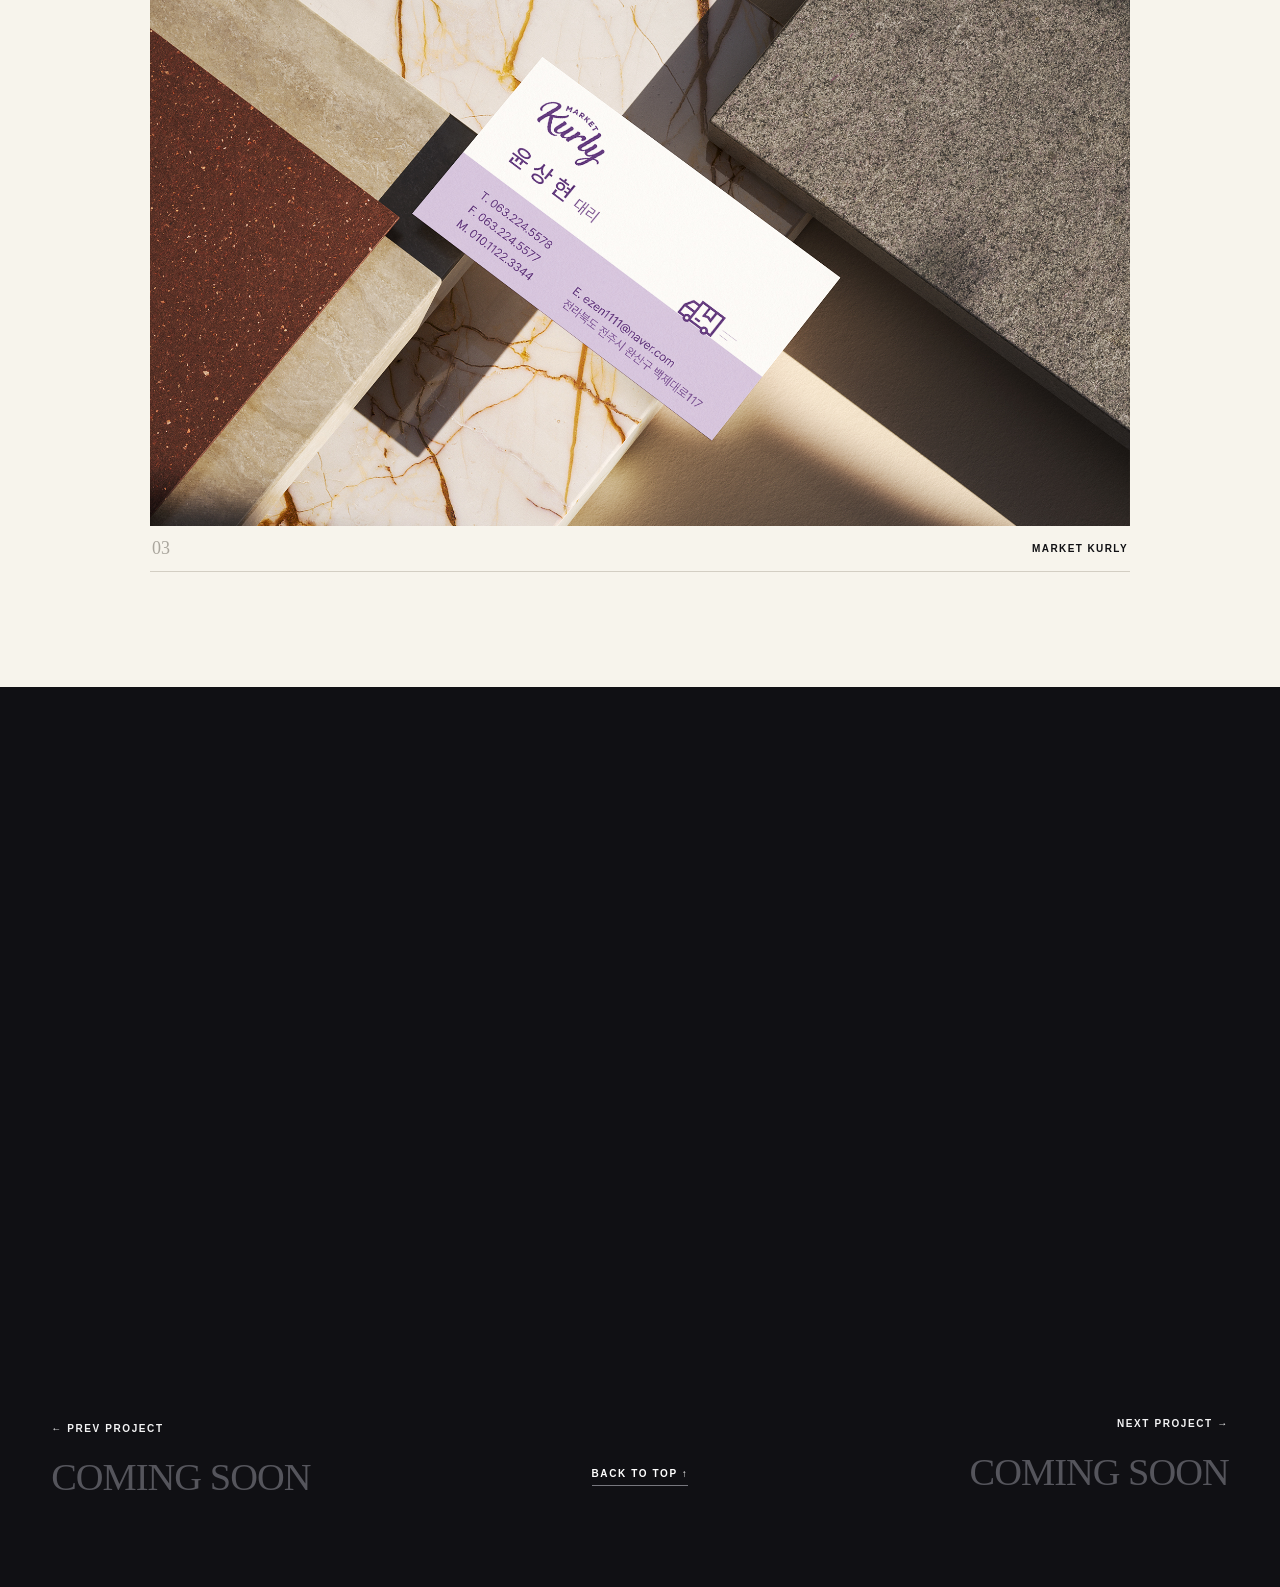
==== commit 232e884c: "Update index.html" ====
--- a/business-card/index.html
+++ b/business-card/index.html
@@ -23,7 +23,7 @@
       </div>
       <a
         class="project-nav__works"
-        href="../../main/index.html"
+        href="../index.html"
         onclick="sessionStorage.setItem('portfolioTarget', 'works')"
         aria-label="포트폴리오 Works로 돌아가기"
       >
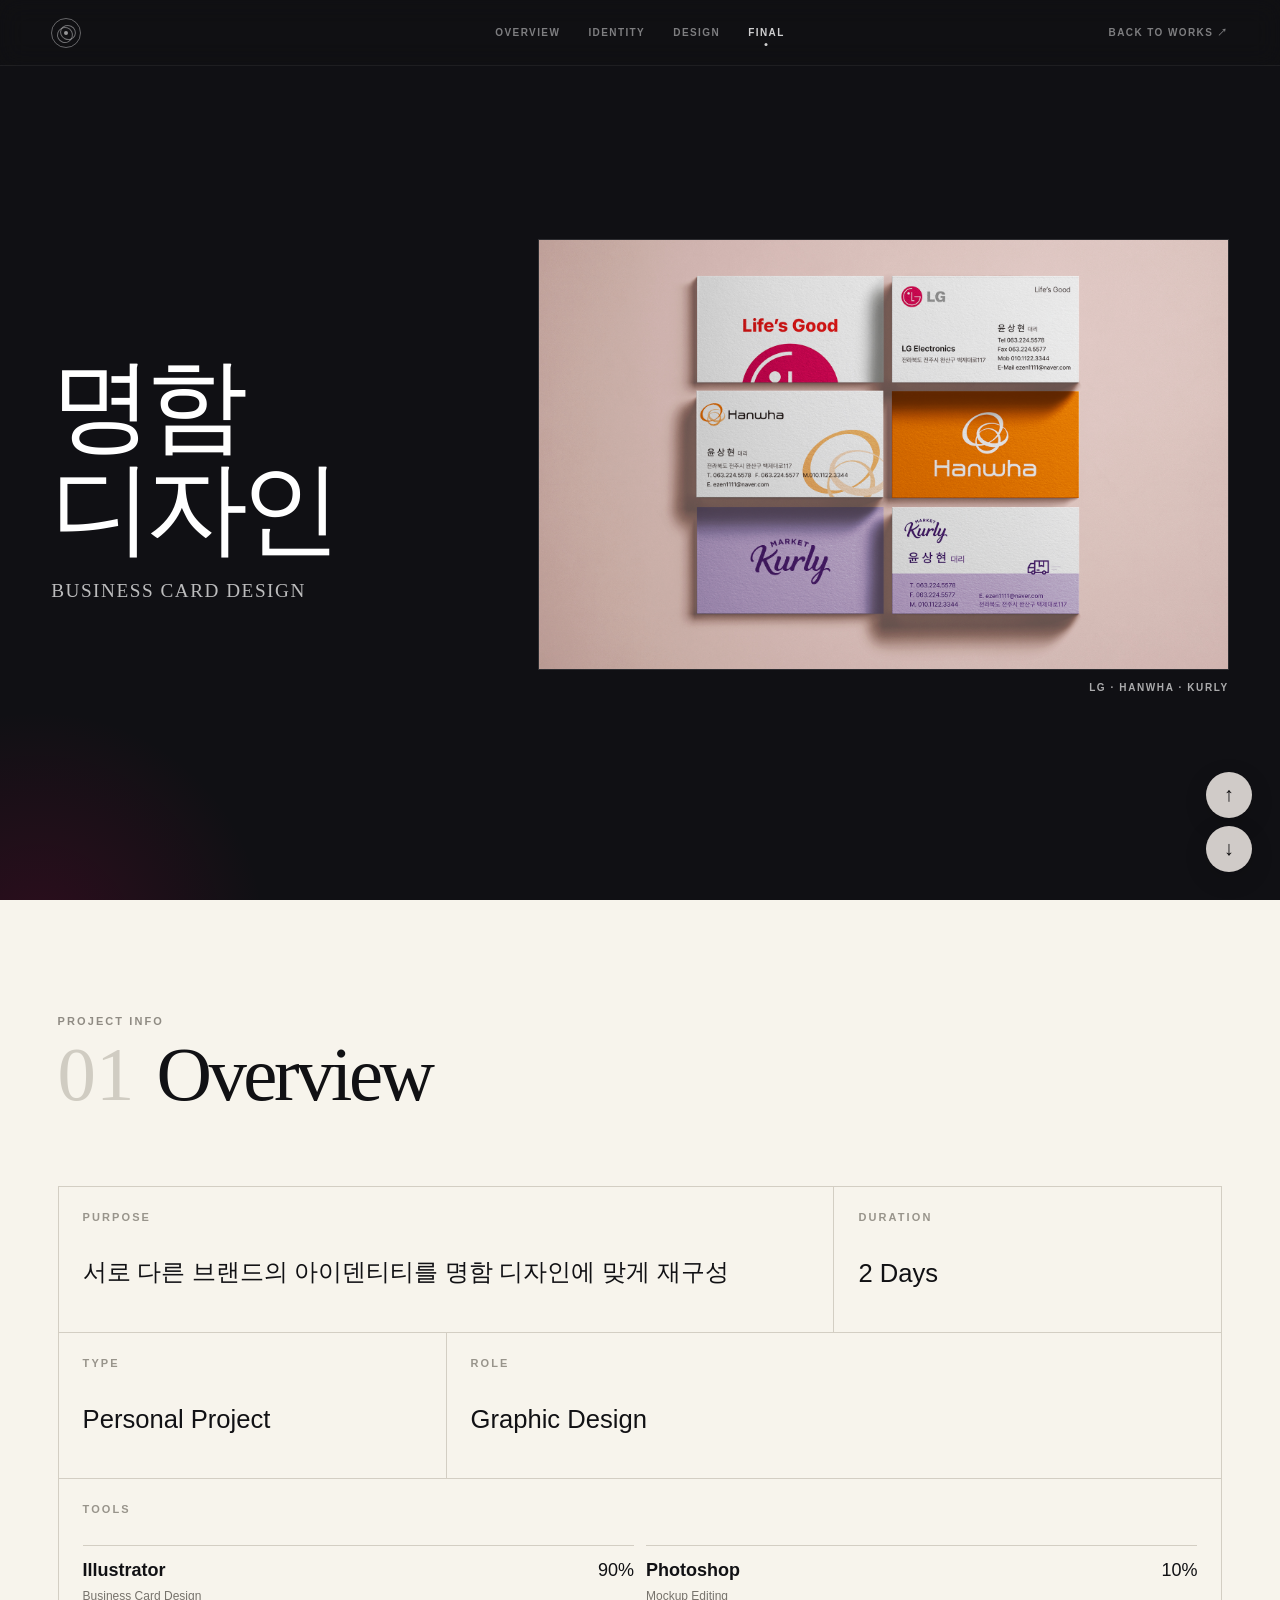
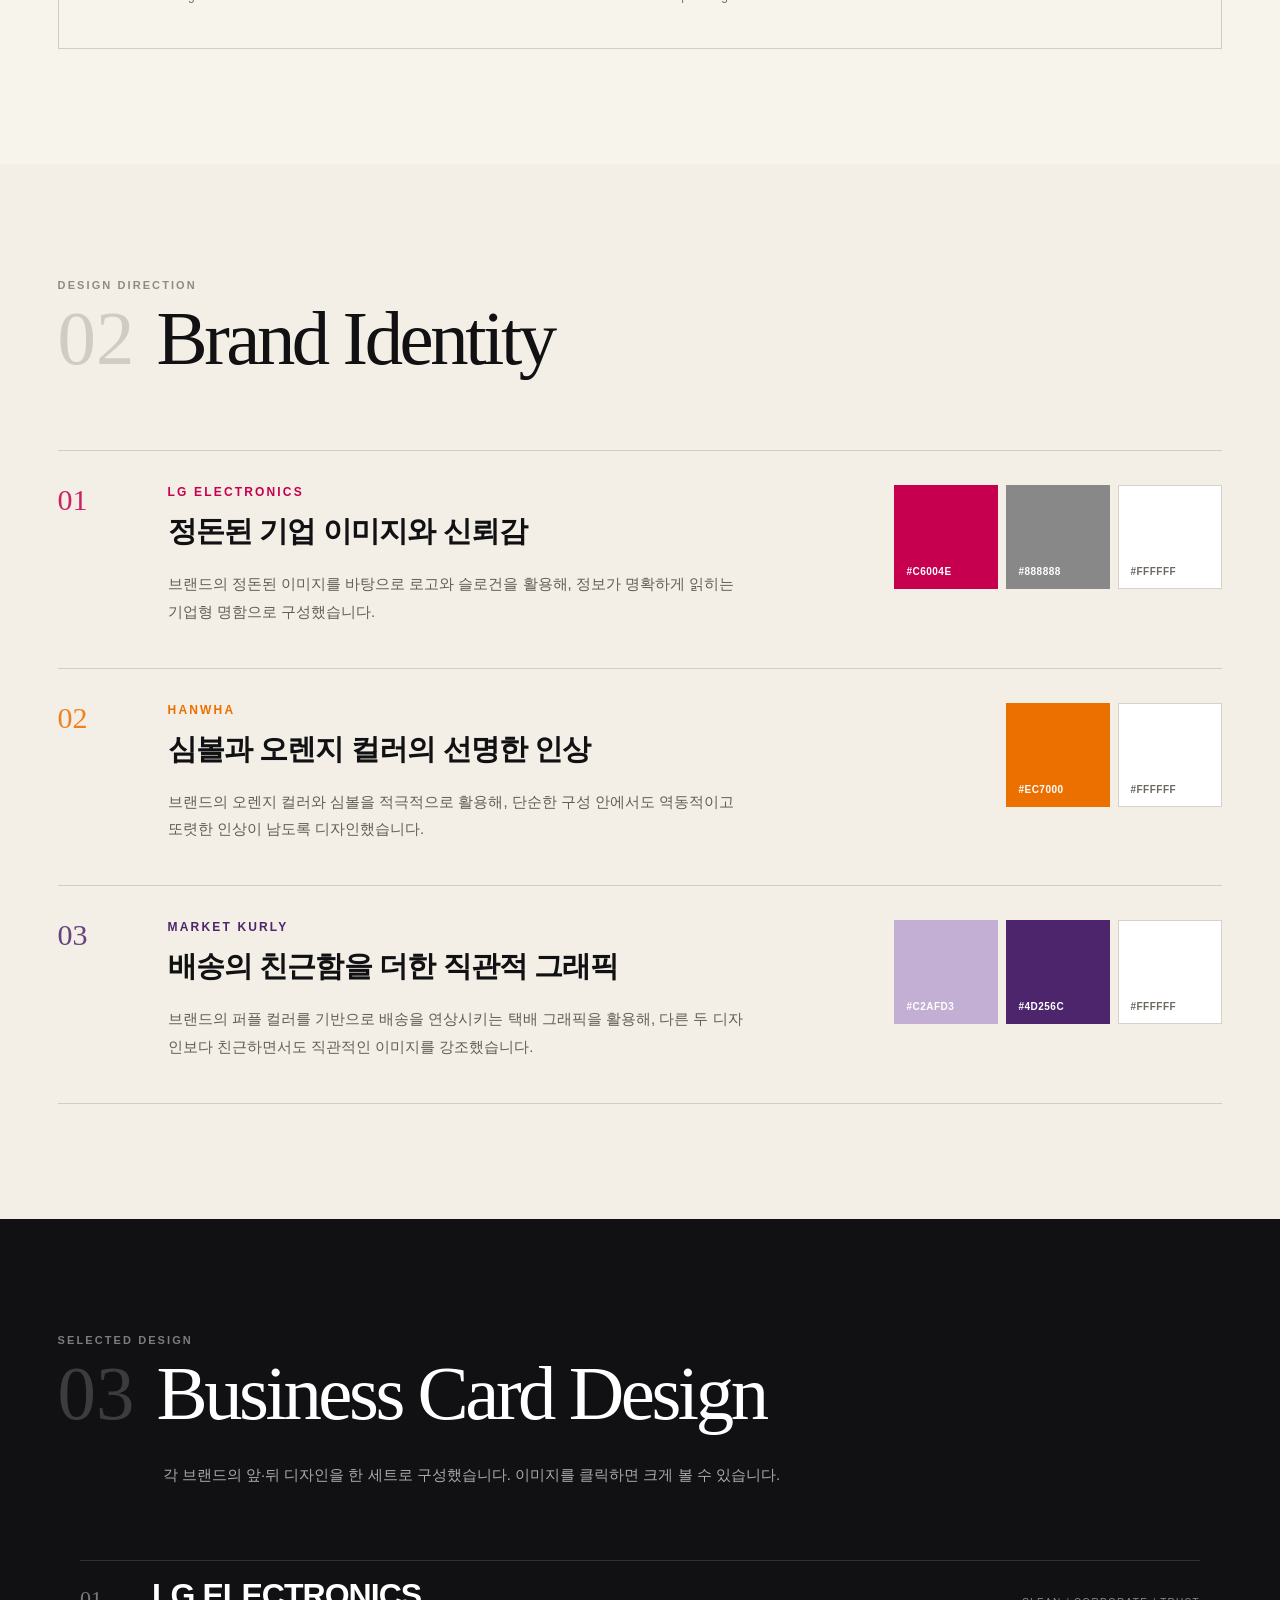
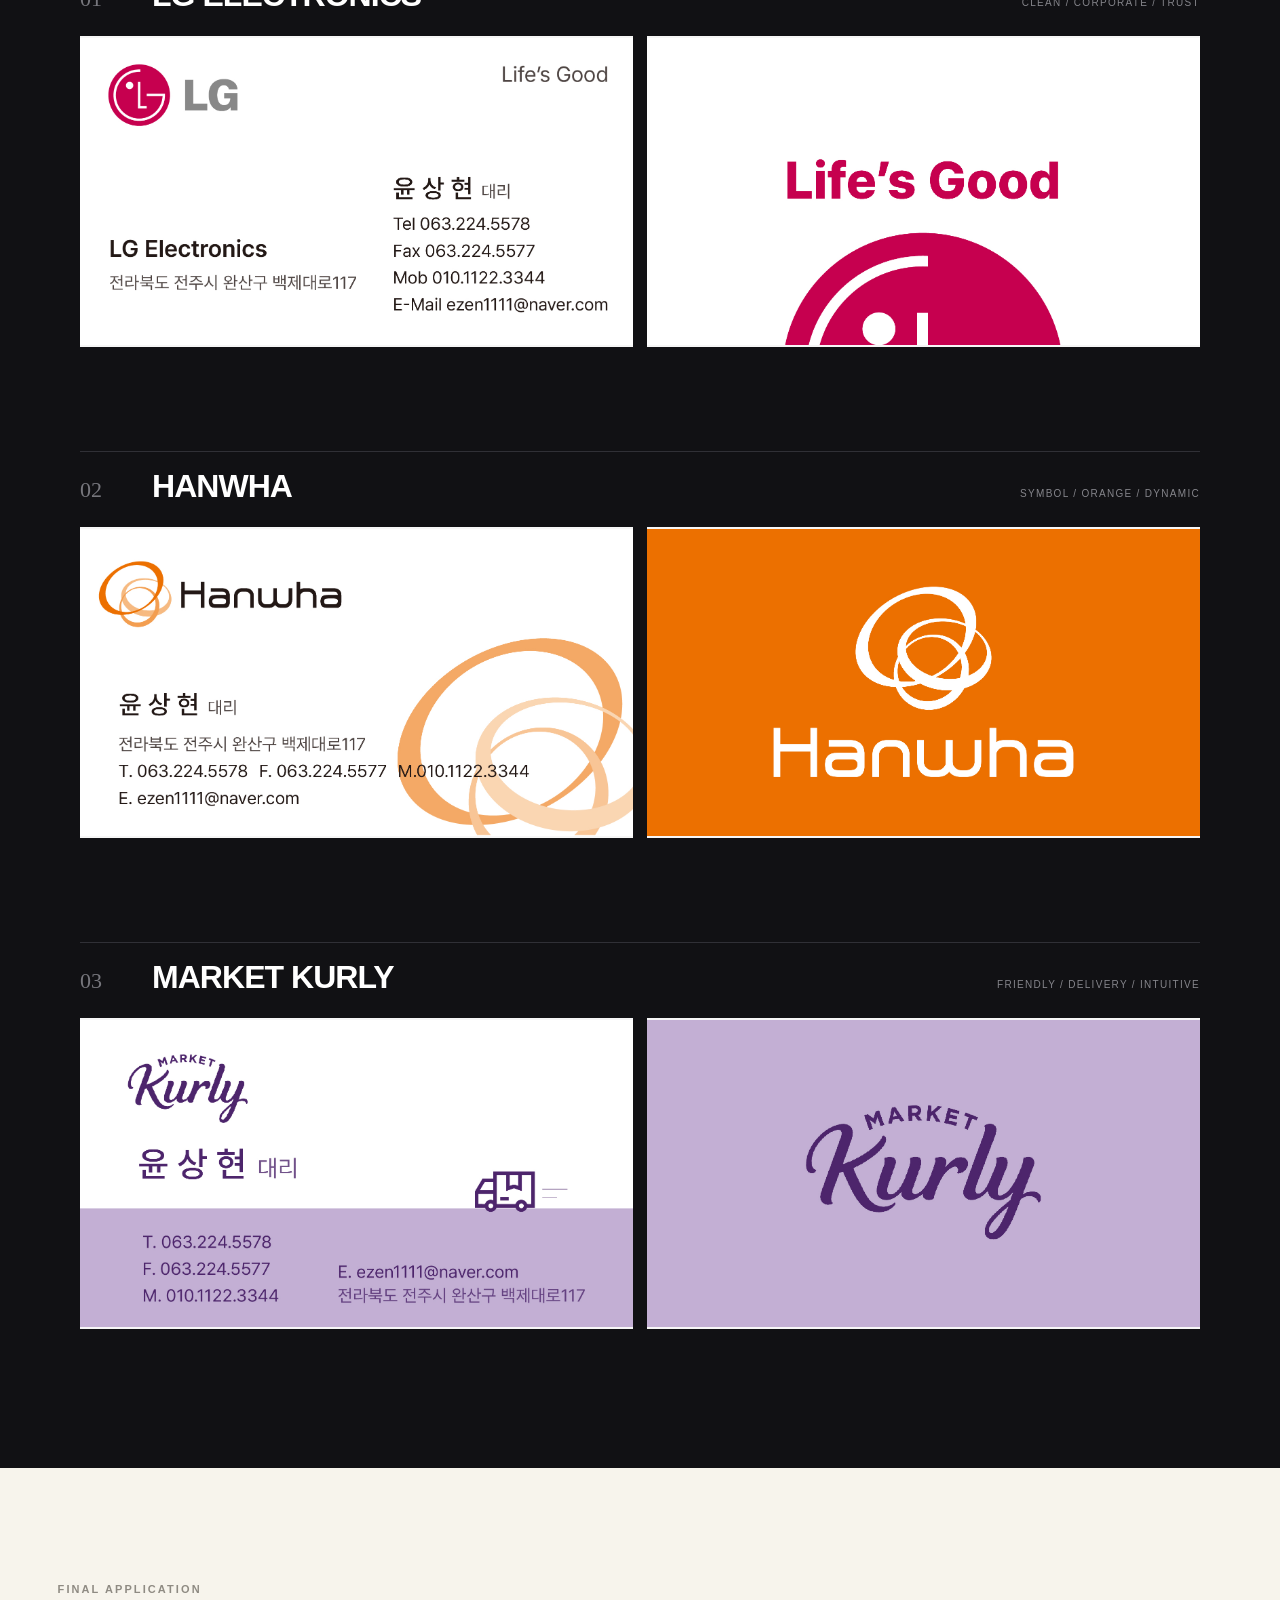
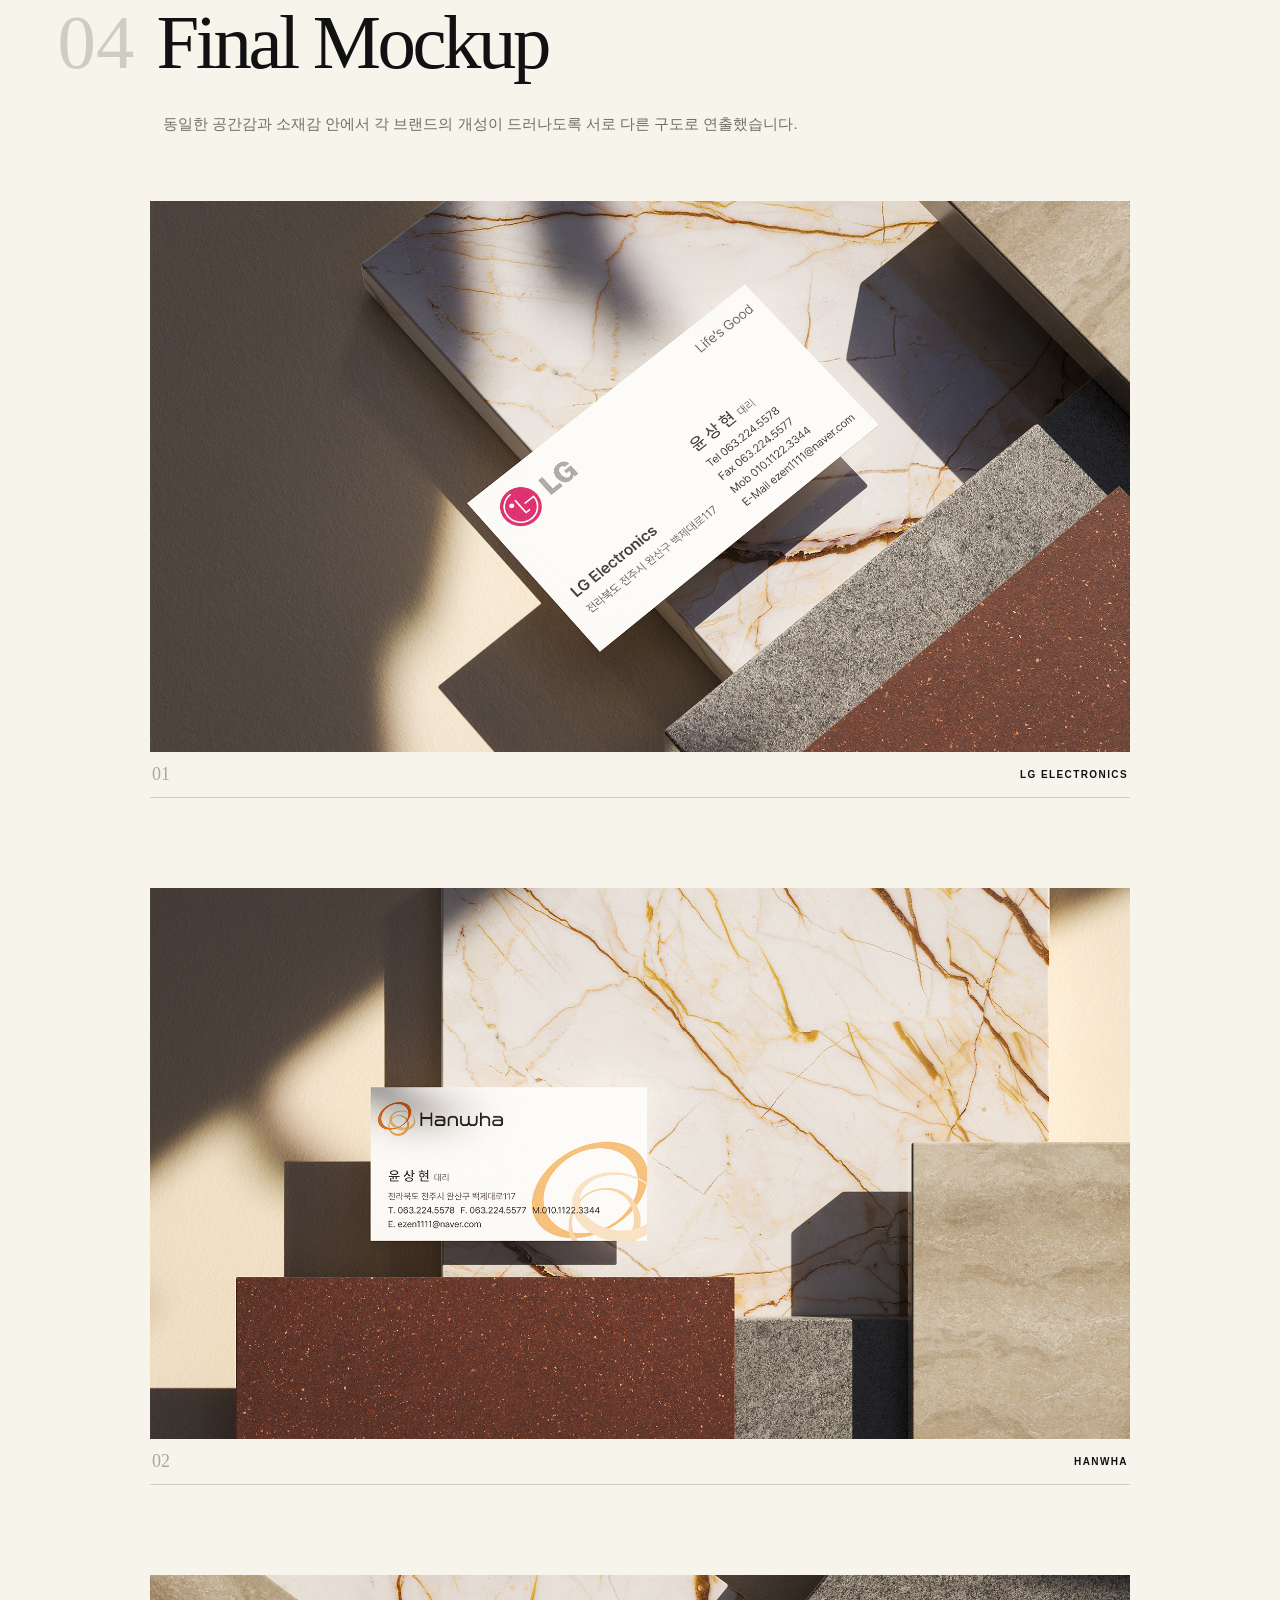
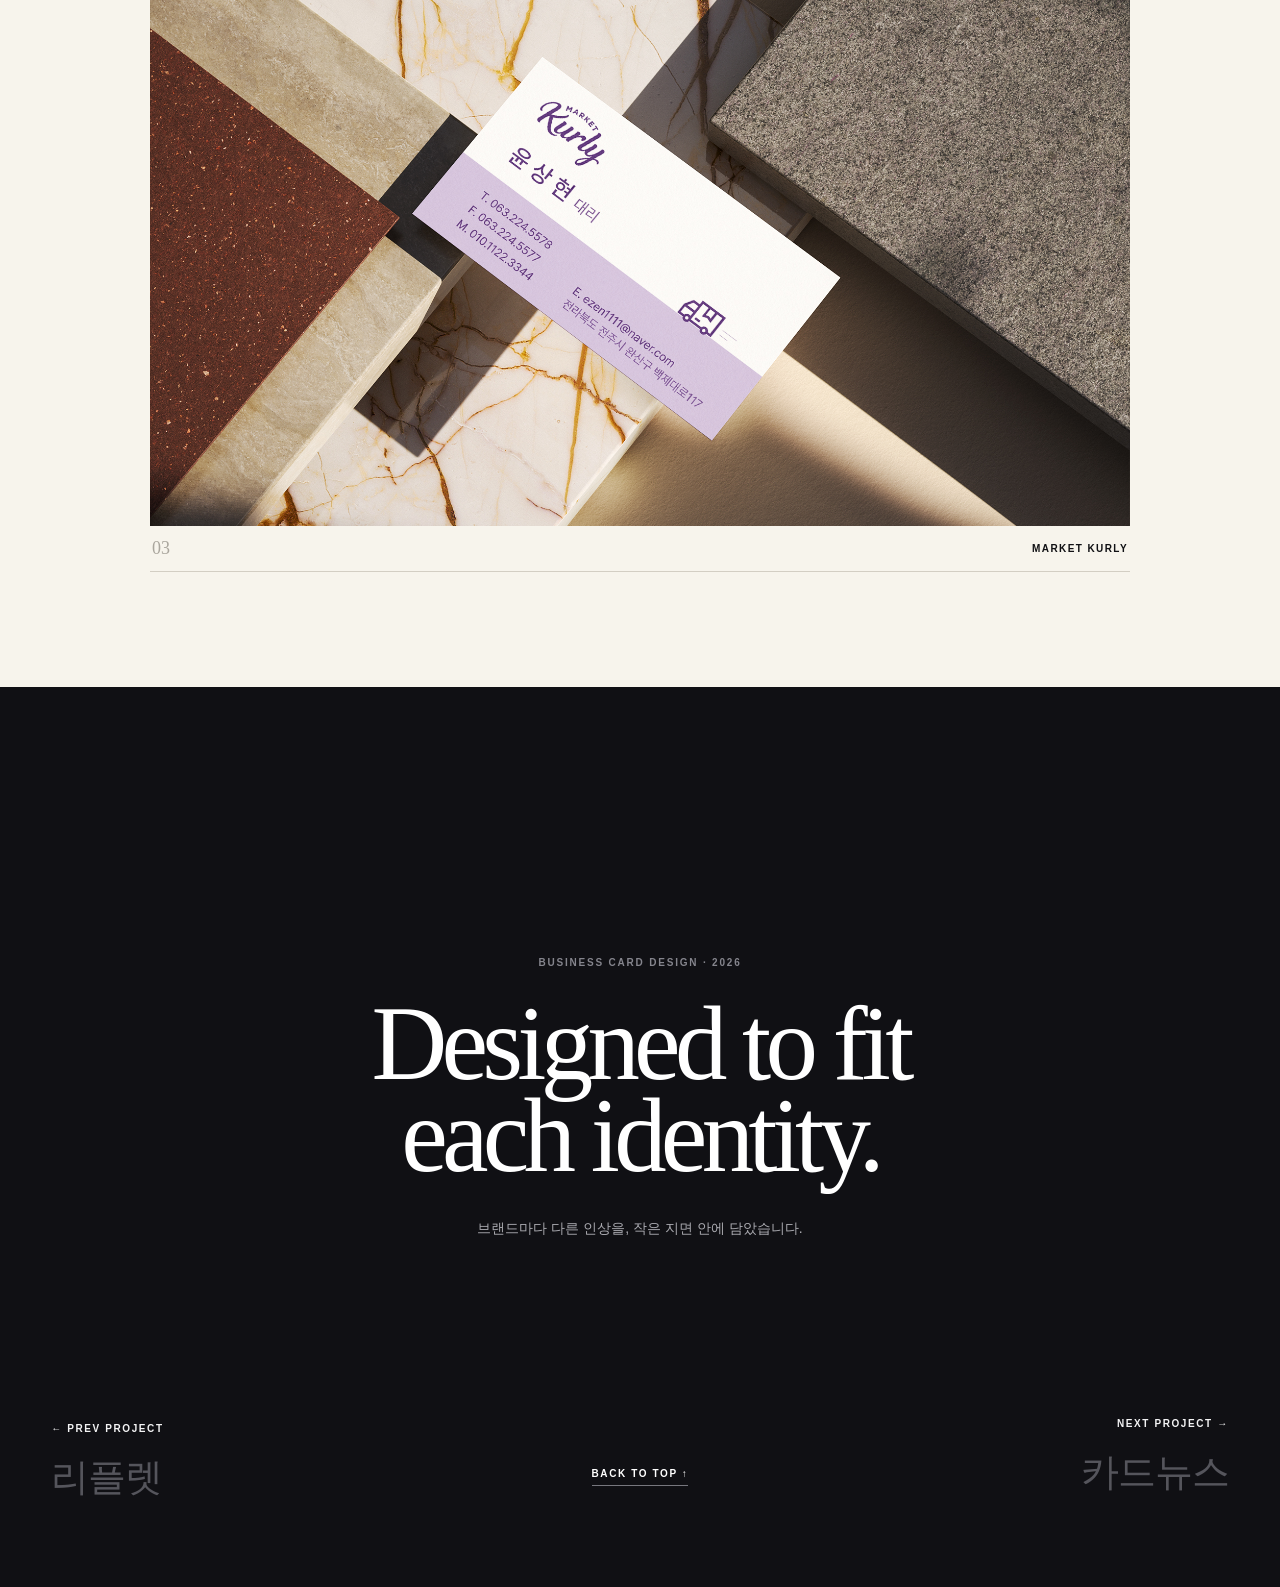
==== commit 0a873eac: "Add files via upload" ====
--- a/business-card/index.html
+++ b/business-card/index.html
@@ -23,7 +23,7 @@
       </div>
       <a
         class="project-nav__works"
-        href="../index.html"
+        href="../../main/index.html"
         onclick="sessionStorage.setItem('portfolioTarget', 'works')"
         aria-label="포트폴리오 Works로 돌아가기"
       >
@@ -245,19 +245,21 @@
         </div>
 
         <nav class="closing__projects" aria-label="다른 프로젝트로 이동">
-          <div class="closing__project closing__project--prev" aria-disabled="true">
+          <a class="closing__project closing__project--prev"
+            href="../leaflet/index.html">
             <span>← PREV PROJECT</span>
-            <strong>COMING SOON</strong>
-          </div>
+            <strong>리플렛</strong>
+         </a>
 
           <a class="closing__top" href="#top">
             BACK TO TOP ↑
           </a>
 
-          <div class="closing__project closing__project--next" aria-disabled="true">
+          <a class="closing__project closing__project--next"
+            href="../cardnews/index.html">
             <span>NEXT PROJECT →</span>
-            <strong>COMING SOON</strong>
-          </div>
+            <strong>카드뉴스</strong>
+          </a>
         </nav>
       </div>
     </footer>
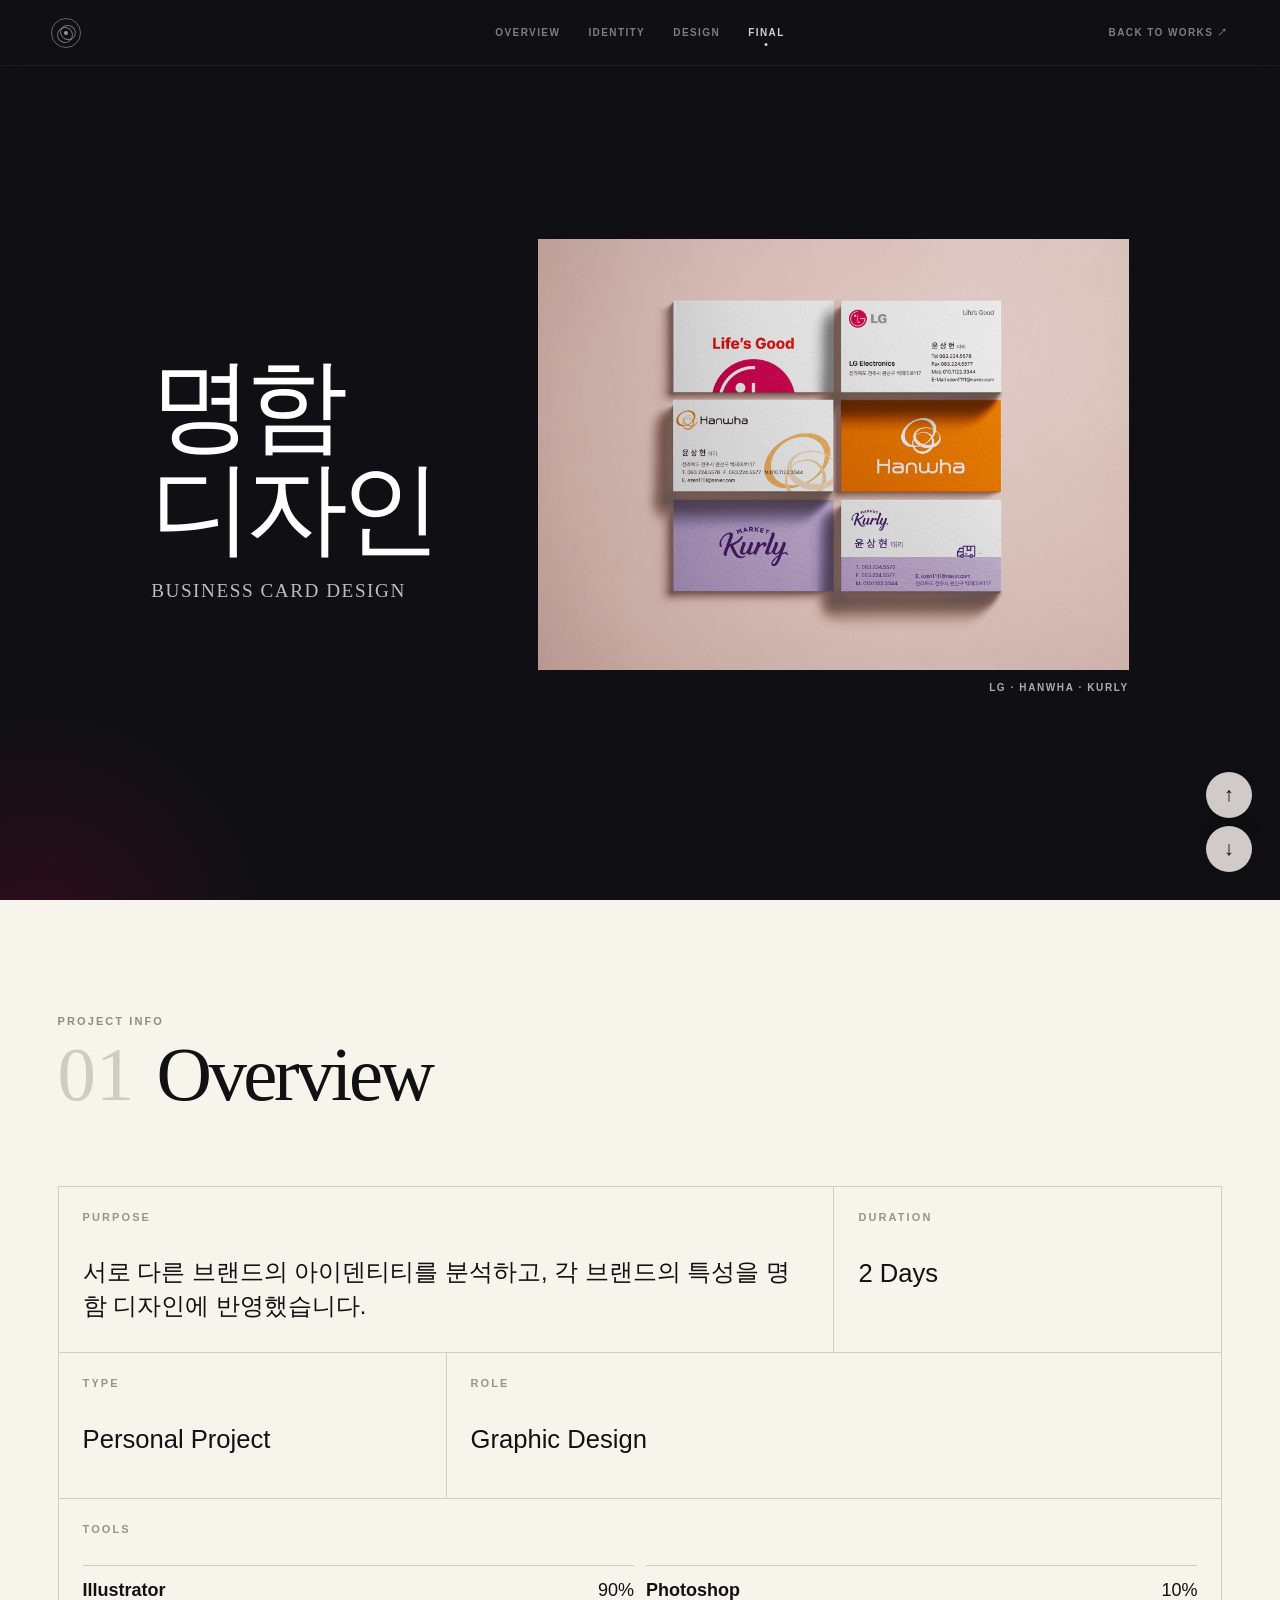
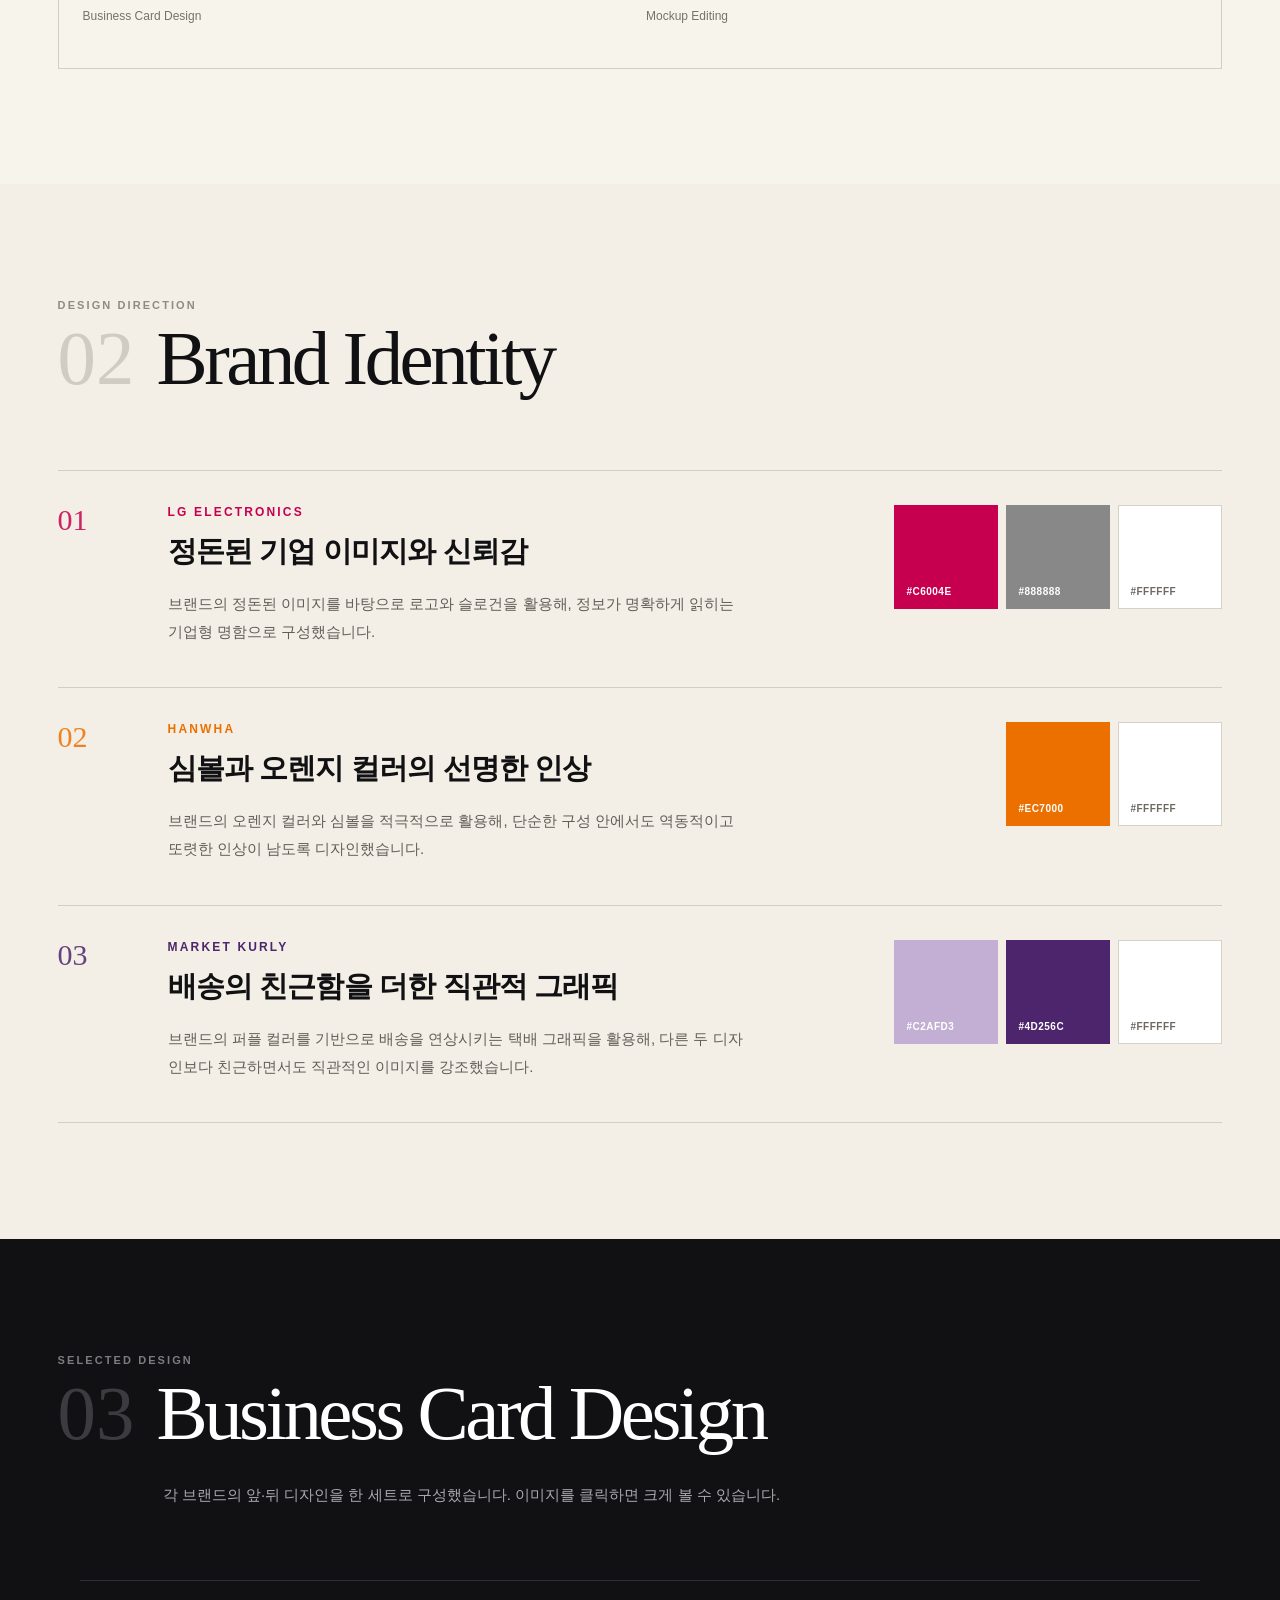
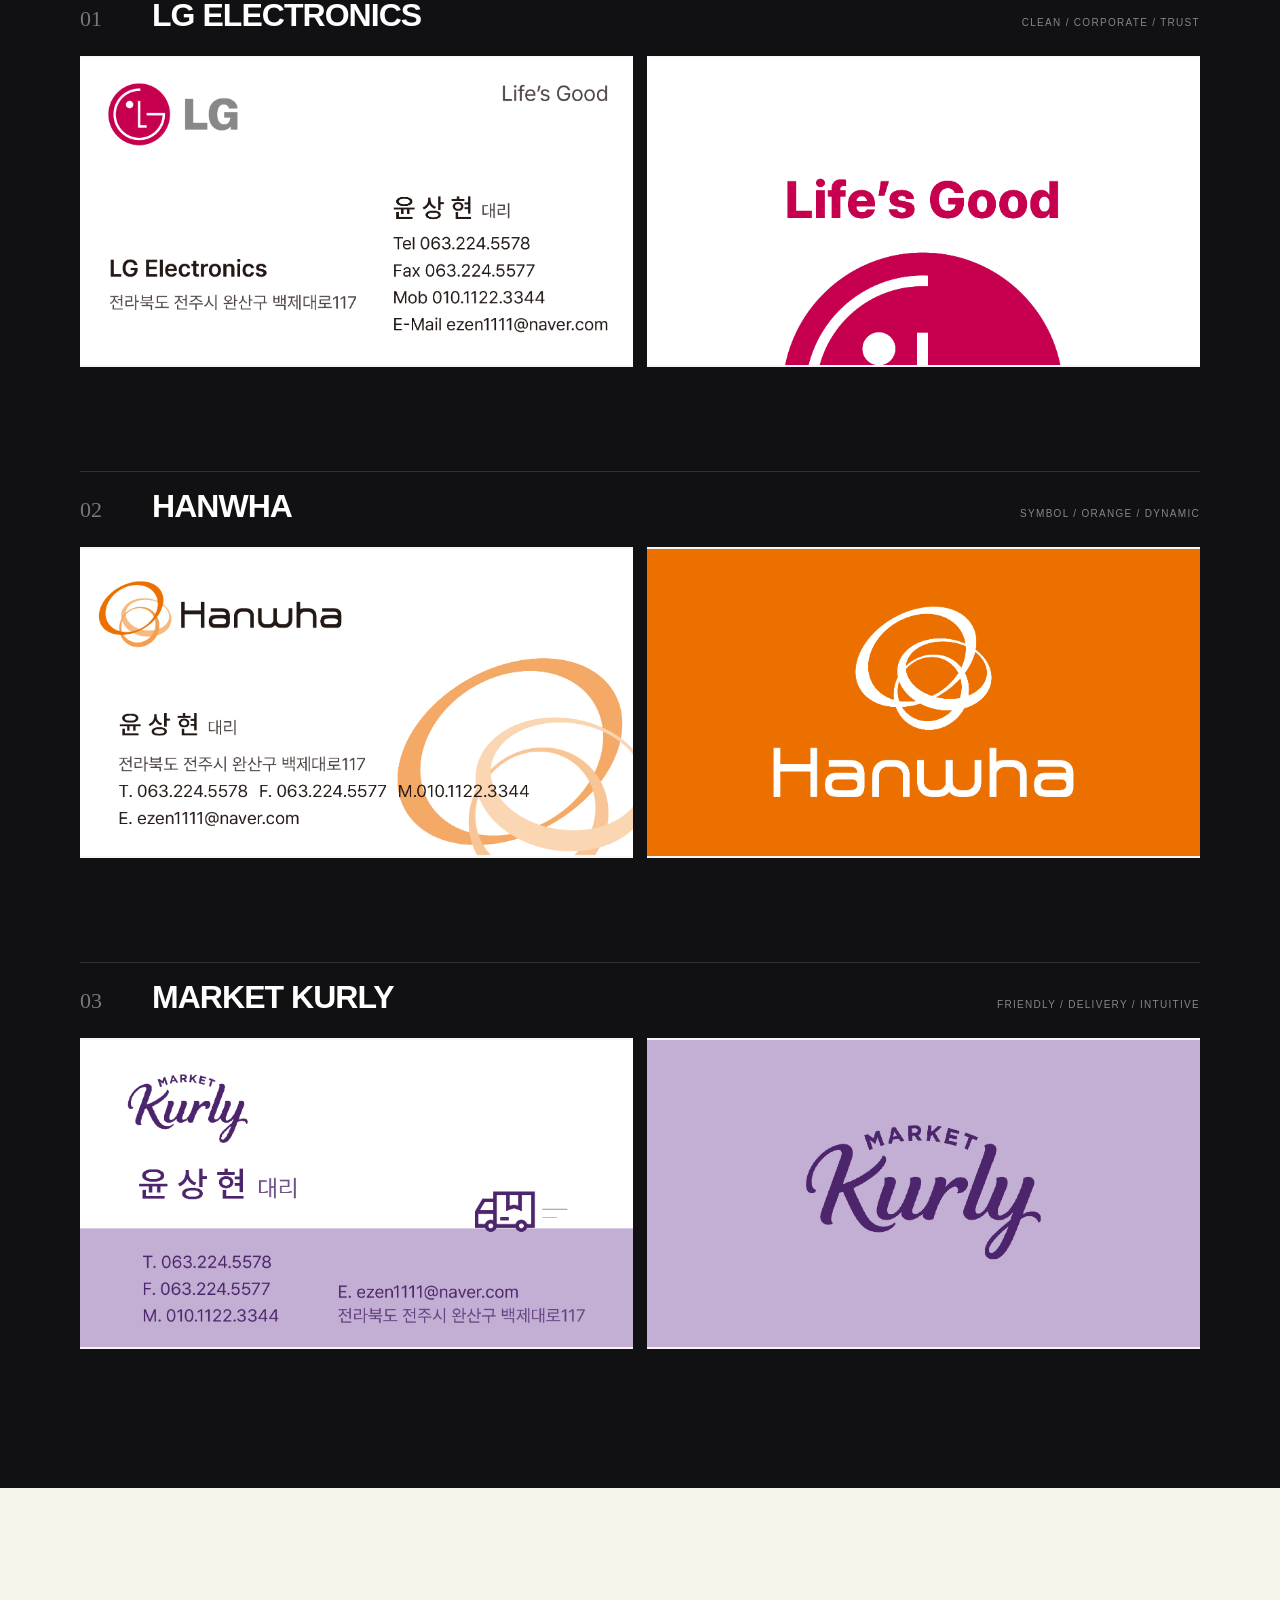
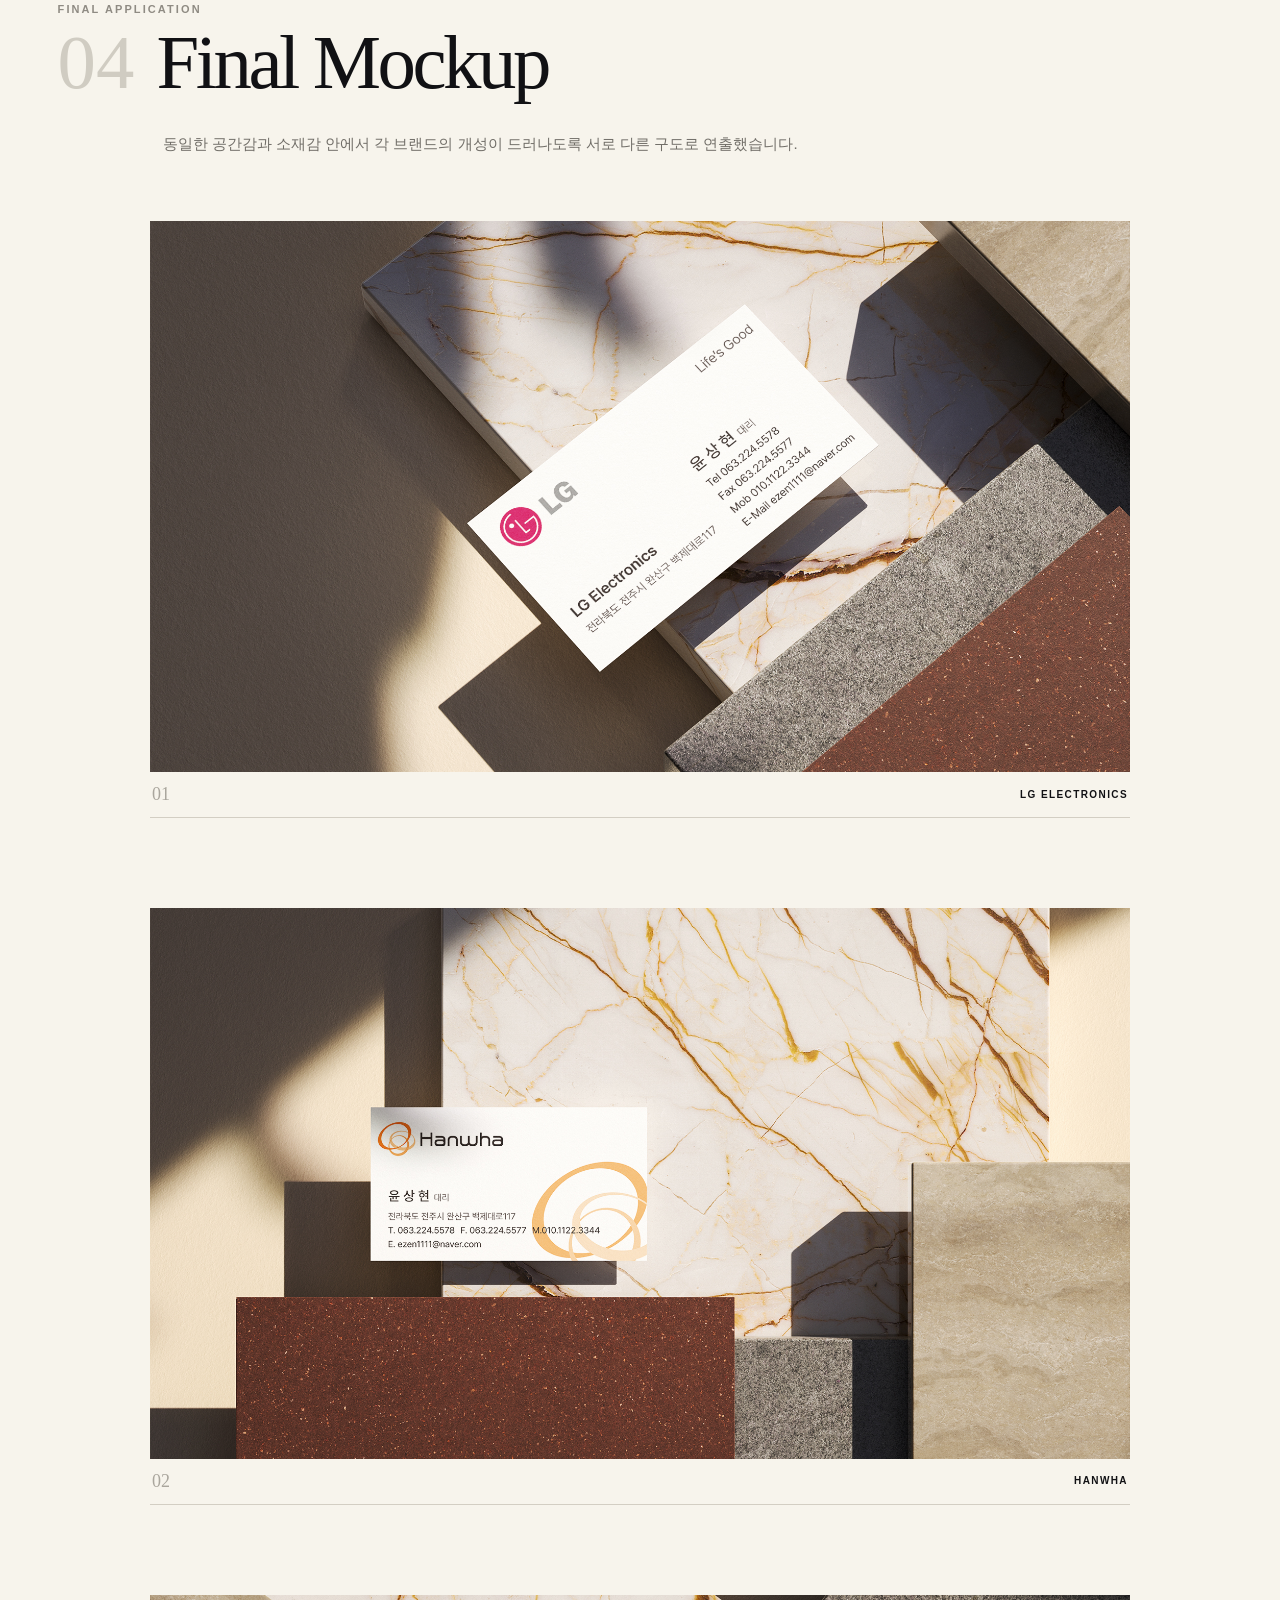
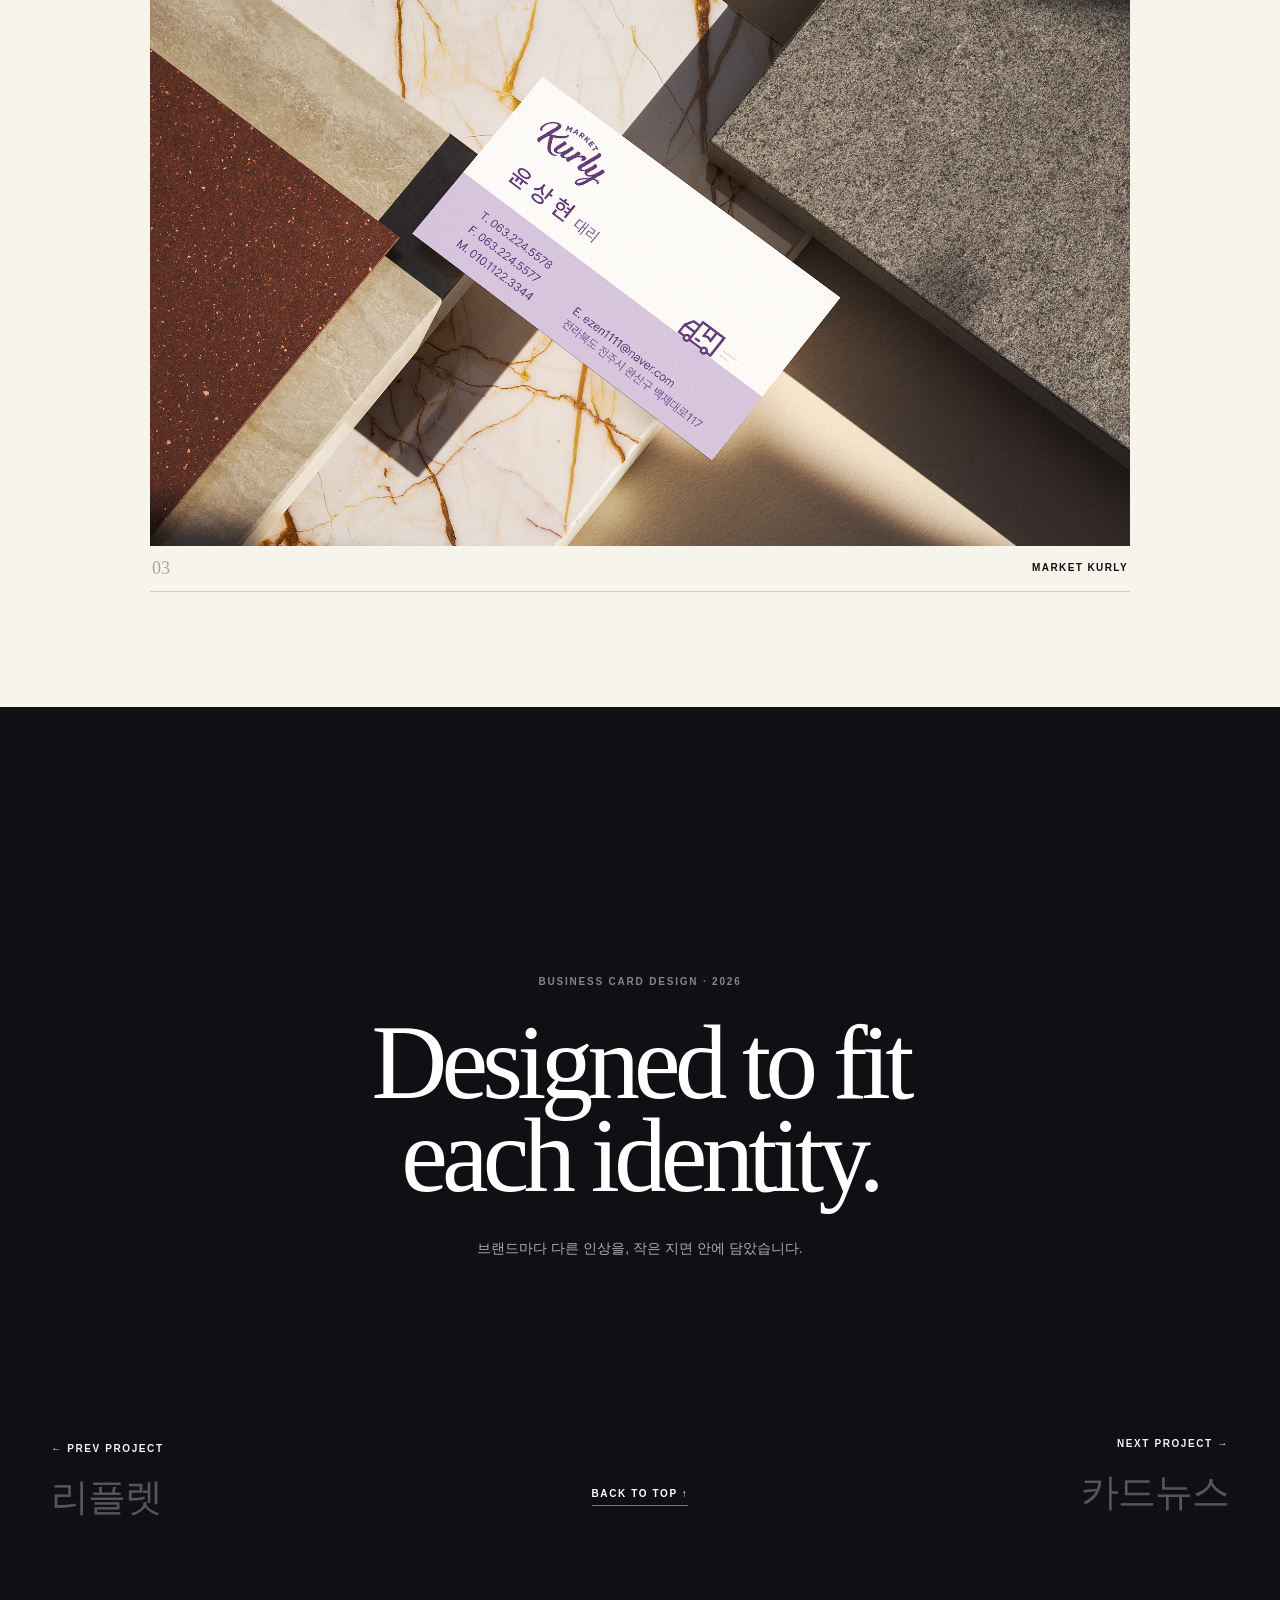
==== commit 7c1de343: "Update index.html" ====
--- a/business-card/index.html
+++ b/business-card/index.html
@@ -23,7 +23,7 @@
       </div>
       <a
         class="project-nav__works"
-        href="../../main/index.html"
+        href="../index.html"
         onclick="sessionStorage.setItem('portfolioTarget', 'works')"
         aria-label="포트폴리오 Works로 돌아가기"
       >
@@ -58,7 +58,7 @@
       <div class="overview-grid reveal">
         <article class="overview-cell overview-cell--purpose">
           <p class="cell-label">PURPOSE</p>
-          <p class="cell-value cell-value--ko">서로 다른 브랜드의 아이덴티티를 명함 디자인에 맞게 재구성</p>
+          <p class="cell-value cell-value--ko">서로 다른 브랜드의 아이덴티티를 분석하고, 각 브랜드의 특성을 명함 디자인에 반영했습니다.</p>
         </article>
         <article class="overview-cell">
           <p class="cell-label">DURATION</p>
--- a/business-card/business-card.css
+++ b/business-card/business-card.css
@@ -153,6 +153,7 @@
 }
 .hero__copy h1 {
   margin: 26px 0 20px;
+  margin-left: 100px;
   font-size: clamp(76px, 8vw, 130px);
   line-height: 1;
   letter-spacing: -.075em;
@@ -160,6 +161,7 @@
 }
 .hero__en {
   margin: 0;
+  margin-left: 100px;
   font: 500 clamp(16px, 1.5vw, 24px)/1.3 Georgia, "Times New Roman", serif;
   letter-spacing: .08em;
   opacity: .72;
@@ -169,16 +171,17 @@
   width: min(100%, 980px);
 }
 .hero__visual img {
+  padding-right: 100px;
   width: 100%;
   aspect-ratio: 16 / 10;
   object-fit: cover;
-  border: 1px solid rgba(255,255,255,.12);
 }
 .hero__visual figcaption {
   display: flex;
   justify-content: space-between;
   gap: 20px;
   padding-top: 12px;
+  padding-right: 100px;
   font-size: 10px;
   font-weight: 800;
   letter-spacing: .16em;
@@ -753,4 +756,4 @@
   .scroll-nav-btn span {
     font-size: 18px;
   }
-}+}
